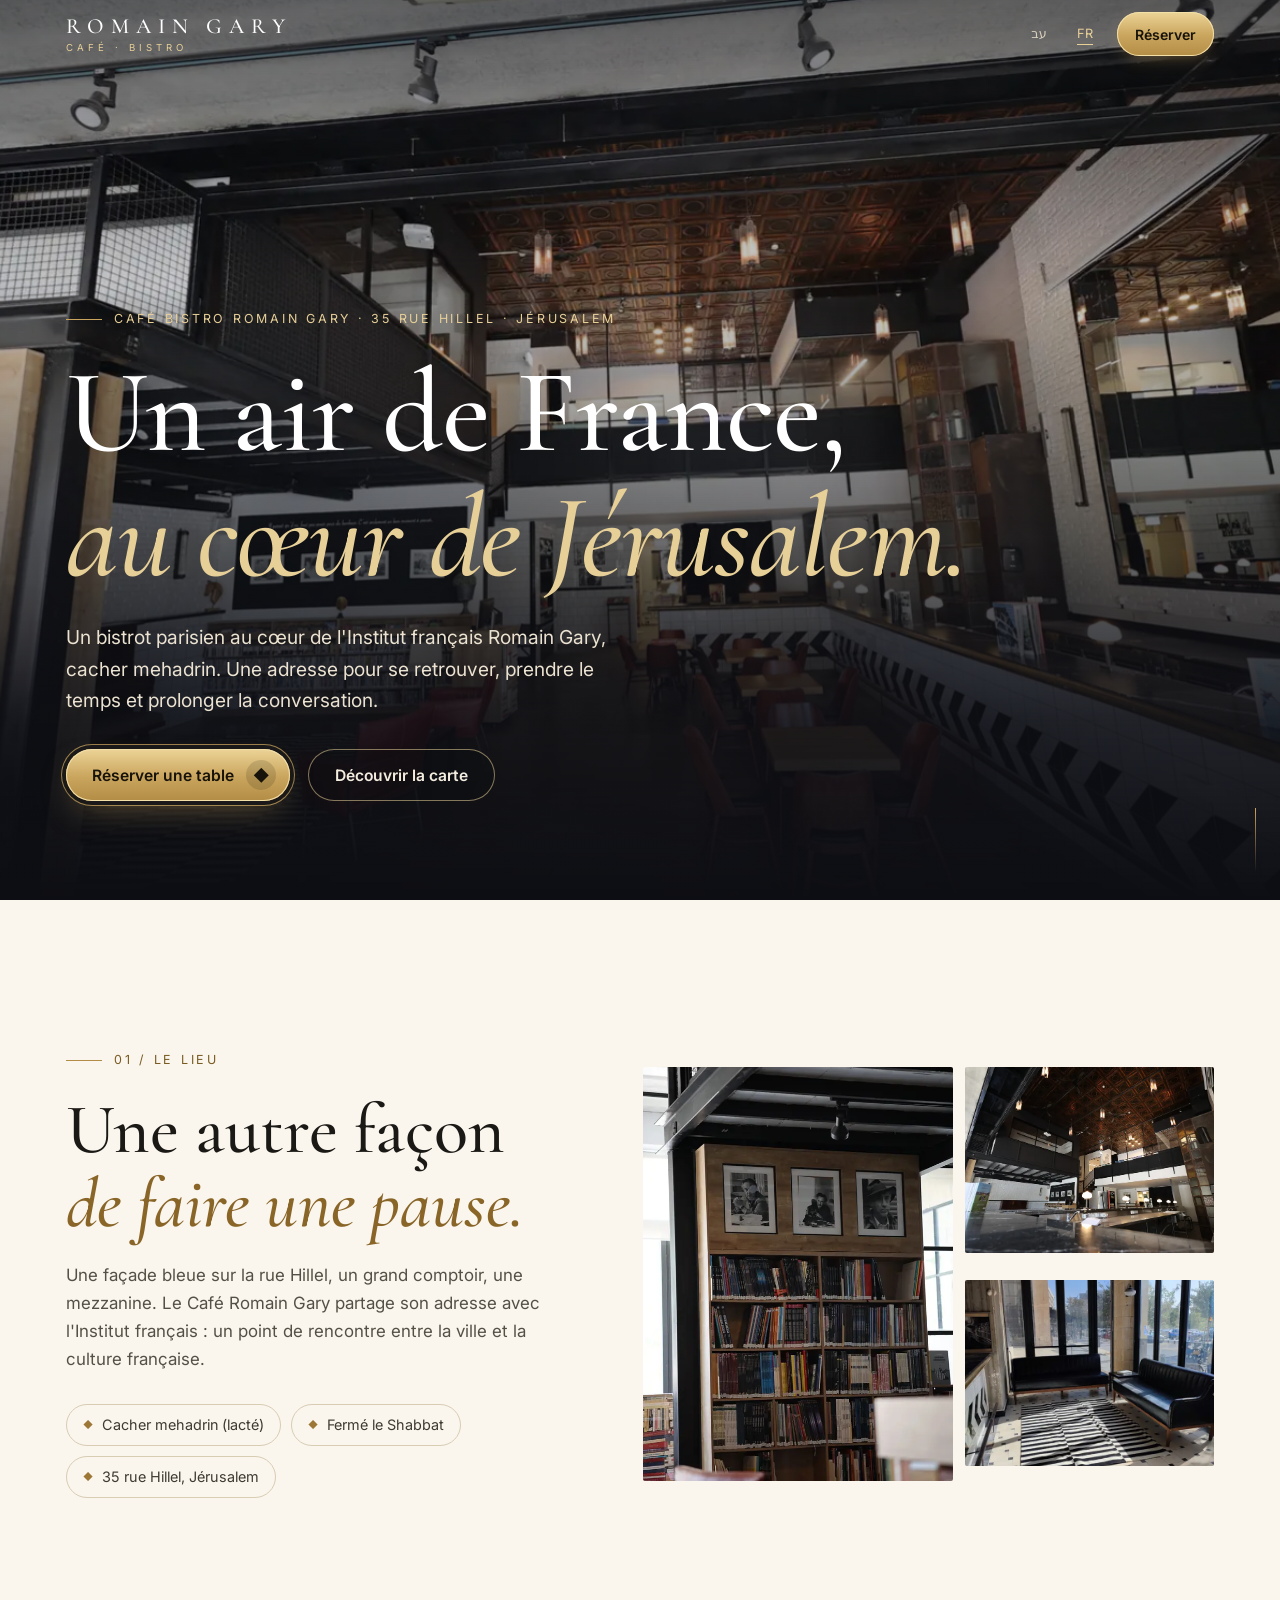
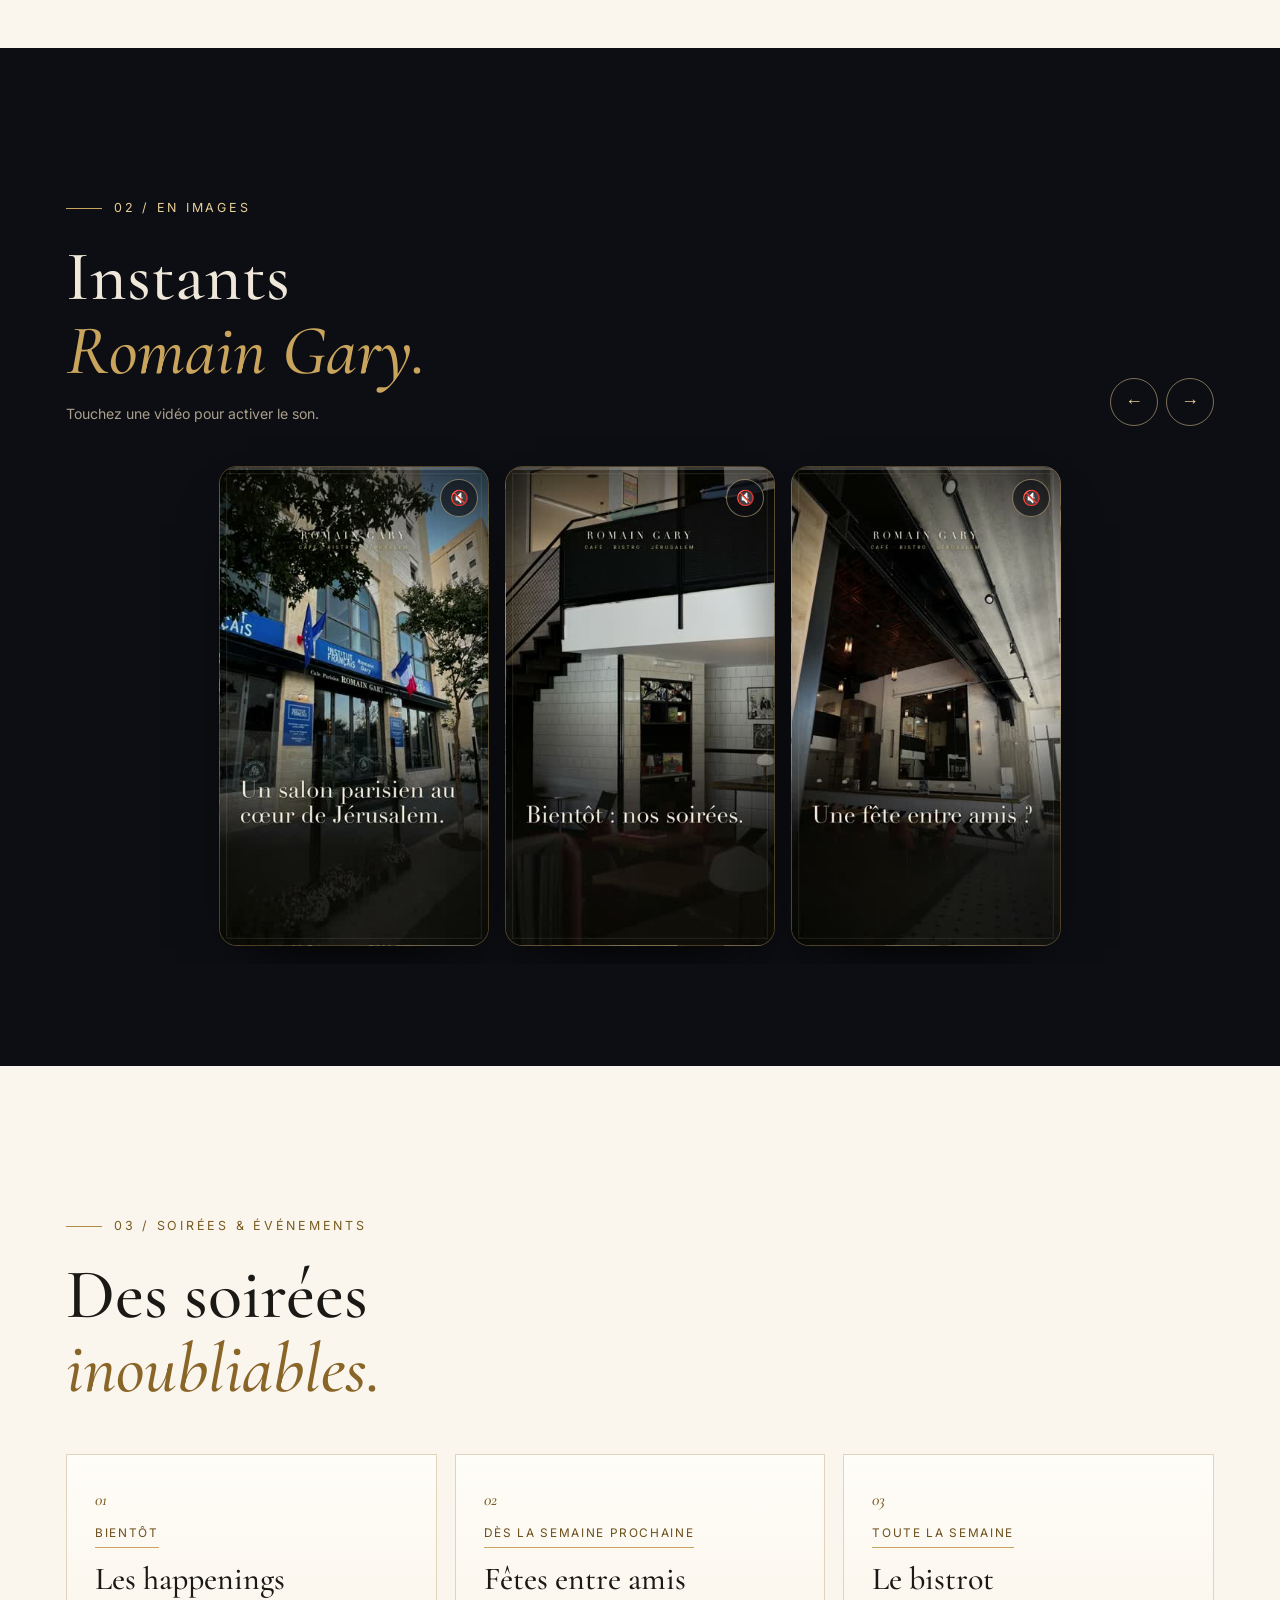
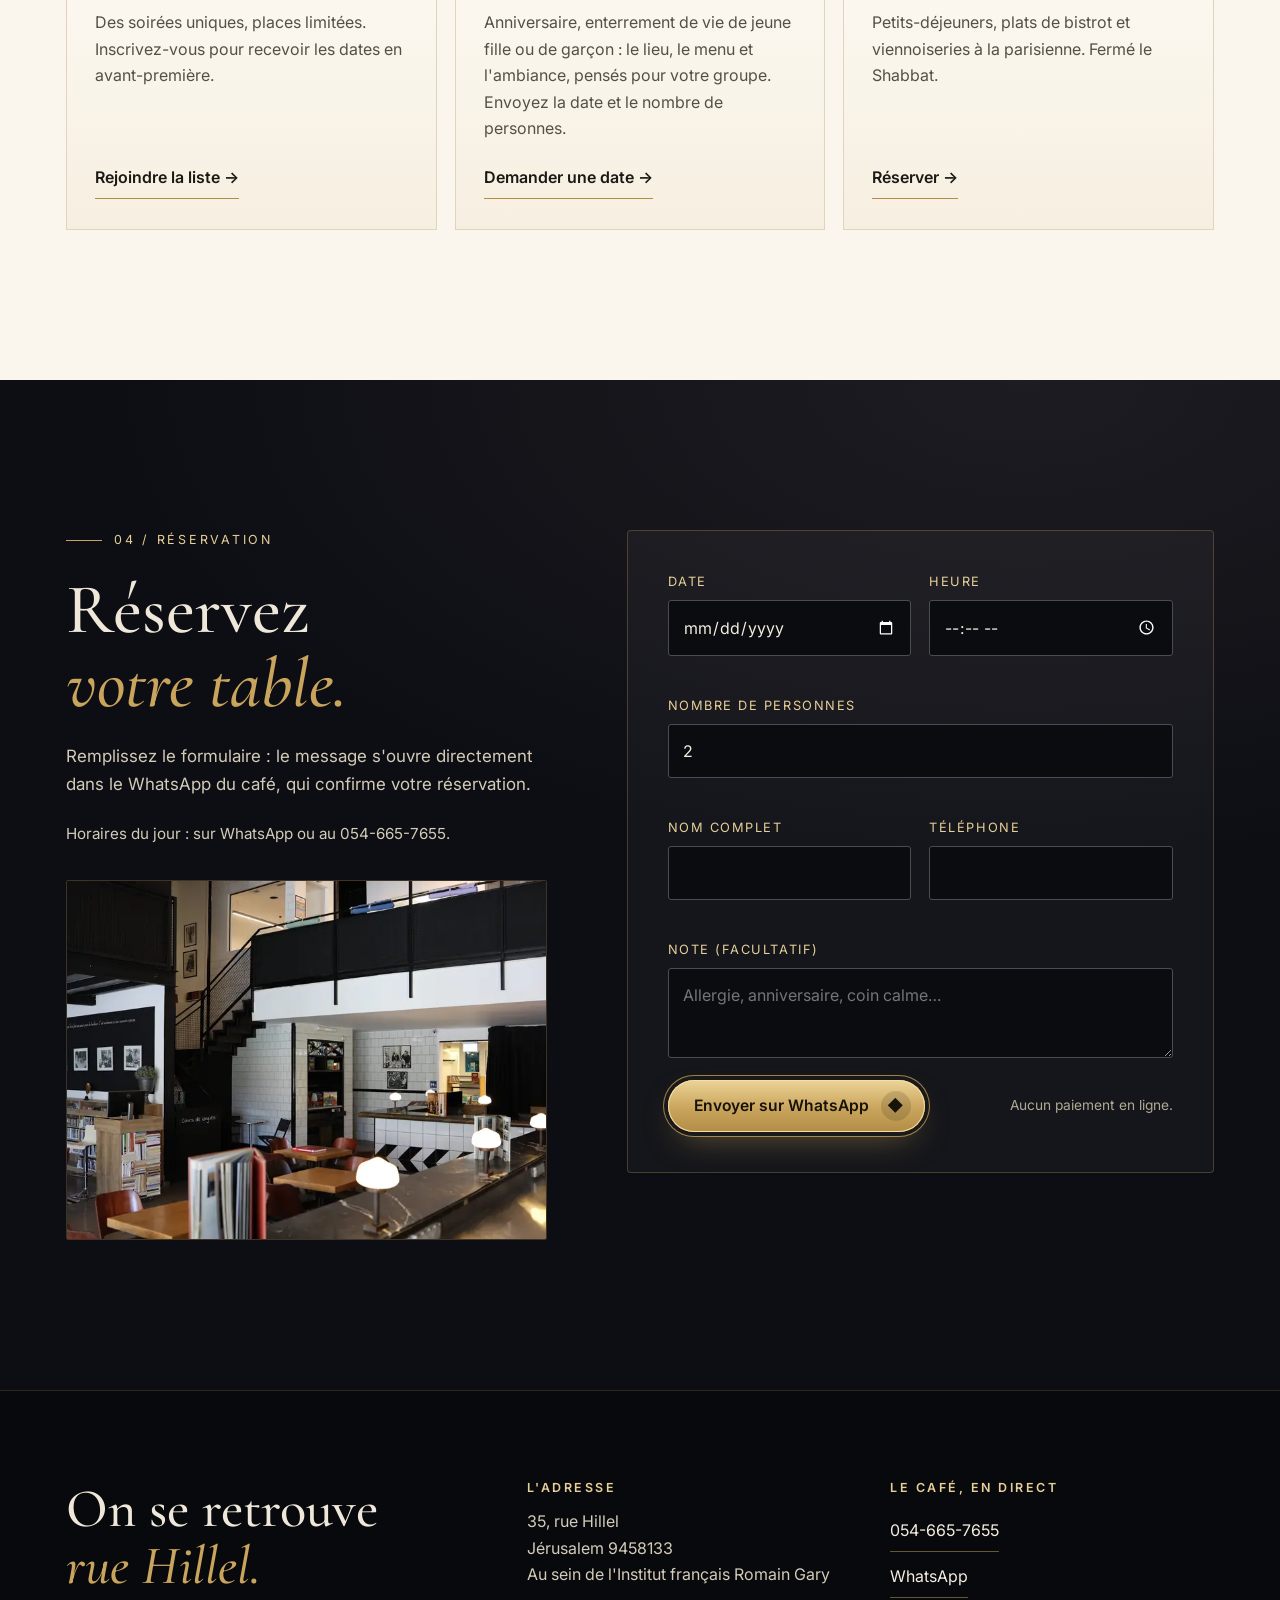
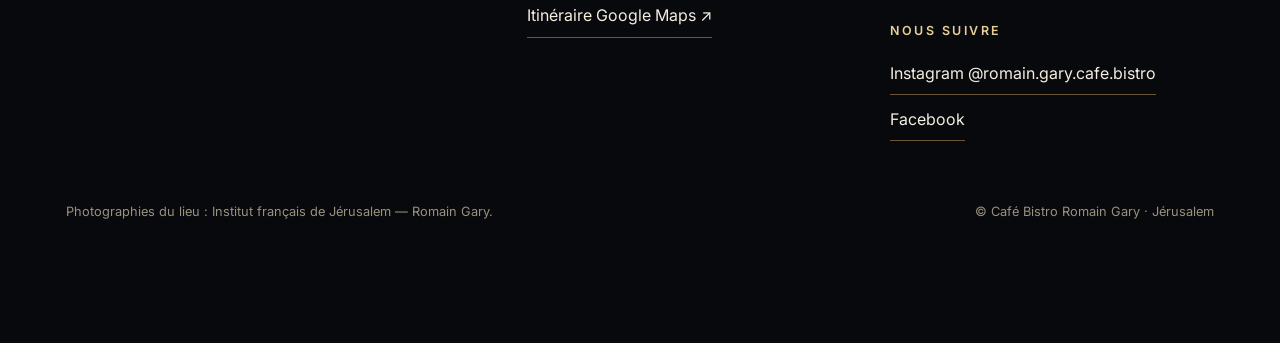
==== fr/index.html @ 7d8789a4 "fix: typographie française du message WhatsApp" ====
<!doctype html>
<html lang="fr" dir="ltr">
<head>
<meta charset="utf-8"><meta name="viewport" content="width=device-width,initial-scale=1,viewport-fit=cover">
<title>Café Bistro Romain Gary · Bistrot parisien au cœur de Jérusalem · 35 rue Hillel</title>
<meta name="description" content="Bistrot parisien au cœur de l&#x27;Institut français Romain Gary, cacher mehadrin (lacté). 35 rue Hillel, Jérusalem. Fermé le Shabbat. Réservation sur WhatsApp.">
<meta name="theme-color" content="#0d0e13">
<link rel="canonical" href="https://codenolimits.github.io/romain-gary-cafe/fr/">
<link rel="alternate" hreflang="he" href="https://codenolimits.github.io/romain-gary-cafe/"><link rel="alternate" hreflang="fr" href="https://codenolimits.github.io/romain-gary-cafe/fr/"><link rel="alternate" hreflang="x-default" href="https://codenolimits.github.io/romain-gary-cafe/">
<meta property="og:title" content="Café Bistro Romain Gary · Bistrot parisien au cœur de Jérusalem · 35 rue Hillel"><meta property="og:description" content="Bistrot parisien au cœur de l&#x27;Institut français Romain Gary, cacher mehadrin (lacté). 35 rue Hillel, Jérusalem. Fermé le Shabbat. Réservation sur WhatsApp."><meta property="og:image" content="https://codenolimits.github.io/romain-gary-cafe/assets/og.jpg"><meta property="og:type" content="website">
<link rel="icon" href="../assets/mark.svg" type="image/svg+xml">
<link rel="preconnect" href="https://fonts.googleapis.com"><link rel="preconnect" href="https://fonts.gstatic.com" crossorigin>
<link rel="preload" as="image" href="../assets/facade-600.webp" media="(max-width:700px)"><link rel="preload" as="image" href="../assets/hero-1280.webp" media="(min-width:701px)">
<link rel="stylesheet" href="https://fonts.googleapis.com/css2?family=Cormorant+Garamond:ital,wght@0,500;1,500&family=Inter:wght@400;600&family=Frank+Ruhl+Libre:wght@500&family=Heebo:wght@400;600&display=swap">
<link rel="stylesheet" href="../style.css">
<script type="application/ld+json">{"@context": "https://schema.org", "@type": "CafeOrCoffeeShop", "name": "Café Bistro Romain Gary", "url": "https://codenolimits.github.io/romain-gary-cafe/fr/", "telephone": "+972546657655", "servesCuisine": "French", "address": {"@type": "PostalAddress", "streetAddress": "35 Hillel Street", "addressLocality": "Jerusalem", "postalCode": "9458133", "addressCountry": "IL"}, "image": "https://codenolimits.github.io/romain-gary-cafe/assets/hero-1280.webp", "sameAs": ["https://www.instagram.com/romain.gary.cafe.bistro/", "https://www.facebook.com/1318589584681874"]}</script>
</head>
<body>
<a class="skip" href="#main">Aller au contenu</a>
<header class="top"><div class="wrap">
<a class="brand" href="../" aria-label="Café Bistro Romain Gary"><b>ROMAIN GARY</b><small>CAFÉ · BISTRO</small></a>
<nav class="nav" aria-label="Langues · שפות"><div class="langs"><a href="../" hreflang="he" lang="he">עב</a><a href="../fr/" hreflang="fr" lang="fr" aria-current="page">FR</a></div><a class="btn btn-gold btn-sm" href="#reserver">Réserver</a></nav>
</div></header>
<main id="main">
<section class="hero" style="padding:0" aria-labelledby="h1">
<picture><source media="(max-width:700px)" srcset="../assets/facade-600.webp 600w, ../assets/facade-900.webp 900w" sizes="100vw"><img src="../assets/hero-1280.webp" srcset="../assets/hero-1280.webp 1280w, ../assets/hero-1920.webp 1920w" sizes="100vw" alt="" fetchpriority="high"></picture>
<div class="wrap">
<p class="eyebrow">Café Bistro Romain Gary · 35 rue Hillel · Jérusalem</p>
<h1 id="h1">Un air de France,<br><em>au cœur de Jérusalem.</em></h1>
<p class="lead">Un bistrot parisien au cœur de l&#x27;Institut français Romain Gary, cacher mehadrin. Une adresse pour se retrouver, prendre le temps et prolonger la conversation.</p>
<div class="ctas"><a class="btn btn-gold" href="#reserver">Réserver une table<span class="dot" aria-hidden="true">◆</span></a><a class="btn btn-line" href="https://drive.google.com/file/d/1gqeIjatNYt2epJypVnyMsWco6qzE0DKU/view?usp=drivesdk" target="_blank" rel="noopener">Découvrir la carte</a></div>
</div><span class="cue" aria-hidden="true"></span>
</section>

<section class="light" id="lieu"><div class="wrap lieu">
<div class="rv"><p class="eyebrow">01 / Le lieu</p><h2>Une autre façon<br><em>de faire une pause.</em></h2><p class="sub">Une façade bleue sur la rue Hillel, un grand comptoir, une mezzanine. Le Café Romain Gary partage son adresse avec l&#x27;Institut français : un point de rencontre entre la ville et la culture française.</p><ul class="chips"><li>Cacher mehadrin (lacté)</li><li>Fermé le Shabbat</li><li>35 rue Hillel, Jérusalem</li></ul></div>
<div class="mosaic rv d1">
<figure class="a"><img src="../assets/livres-600.webp" srcset="../assets/livres-600.webp 600w, ../assets/livres-900.webp 900w" sizes="(min-width:900px) 360px, 55vw" alt="La mezzanine et la bibliothèque du Café Romain Gary" loading="lazy" width="600" height="900"></figure>
<figure class="b"><img src="../assets/bar-800.webp" srcset="../assets/bar-800.webp 800w, ../assets/bar-1400.webp 1400w" sizes="(min-width:900px) 300px, 45vw" alt="Le comptoir et la mezzanine du Café Romain Gary" loading="lazy" width="800" height="533"></figure>
<figure class="c"><img src="../assets/salon-600.webp" srcset="../assets/salon-600.webp 600w" sizes="(min-width:900px) 300px, 45vw" alt="Le coin salon près des baies vitrées" loading="lazy" width="600" height="800"></figure>
</div></div></section>

<section id="reels" aria-labelledby="h-reels" style="padding-bottom:clamp(60px,8vw,110px)">
<div class="wrap reels-head rv"><div><p class="eyebrow">02 / En images</p><h2 id="h-reels">Instants<br><em>Romain Gary.</em></h2><p class="hint">Touchez une vidéo pour activer le son.</p></div>
<div class="rail-nav"><button type="button" data-dir="-1" aria-label="Précédent">←</button><button type="button" data-dir="1" aria-label="Suivant">→</button></div></div>
<div class="rail"><button class="reel" type="button" aria-pressed="false" aria-label="Vidéo 1" style="background-image:url(../assets/reel_LIEU_FR.jpg)"><video muted loop playsinline preload="none" poster="../assets/reel_LIEU_FR.jpg" src="https://romain-gary-happenings.vercel.app/happenings/videos/RomainGary_LIEU_FR_story_v6.mp4"></video><span class="snd" aria-hidden="true">🔇</span></button><button class="reel" type="button" aria-pressed="false" aria-label="Vidéo 2" style="background-image:url(../assets/reel_SOIREES_FR.jpg)"><video muted loop playsinline preload="none" poster="../assets/reel_SOIREES_FR.jpg" src="https://romain-gary-happenings.vercel.app/happenings/videos/RomainGary_SOIREES_FR_story_v6.mp4"></video><span class="snd" aria-hidden="true">🔇</span></button><button class="reel" type="button" aria-pressed="false" aria-label="Vidéo 3" style="background-image:url(../assets/reel_GROUPES_FR.jpg)"><video muted loop playsinline preload="none" poster="../assets/reel_GROUPES_FR.jpg" src="https://romain-gary-happenings.vercel.app/happenings/videos/RomainGary_GROUPES_FR_story_v6.mp4"></video><span class="snd" aria-hidden="true">🔇</span></button></div>
</section>

<section class="light" id="soirees"><div class="wrap">
<div class="rv"><p class="eyebrow">03 / Soirées & événements</p><h2>Des soirées<br><em>inoubliables.</em></h2></div>
<div class="cards"><article class="card rv d0"><span class="n">01</span><span class="badge">Bientôt</span><h3>Les happenings</h3><p>Des soirées uniques, places limitées. Inscrivez-vous pour recevoir les dates en avant-première.</p><a href="https://wa.me/972546657655?text=Bonjour%20%21%20Je%20souhaite%20rejoindre%20la%20liste%20des%20happenings%20de%20Romain%20Gary" target="_blank" rel="noopener">Rejoindre la liste →</a></article><article class="card rv d1"><span class="n">02</span><span class="badge">Dès la semaine prochaine</span><h3>Fêtes entre amis</h3><p>Anniversaire, enterrement de vie de jeune fille ou de garçon : le lieu, le menu et l&#x27;ambiance, pensés pour votre groupe. Envoyez la date et le nombre de personnes.</p><a href="https://wa.me/972546657655?text=Bonjour%20%21%20Nous%20organisons%20une%20f%C3%AAte%20de%20groupe.%20Date%20%3A%20___%20Nombre%20de%20personnes%20%3A%20___" target="_blank" rel="noopener">Demander une date →</a></article><article class="card rv d2"><span class="n">03</span><span class="badge">Toute la semaine</span><h3>Le bistrot</h3><p>Petits-déjeuners, plats de bistrot et viennoiseries à la parisienne. Fermé le Shabbat.</p><a href="https://wa.me/972546657655?text=Bonjour%20%21%20Je%20souhaite%20r%C3%A9server%20une%20table%20au%20Caf%C3%A9%20Romain%20Gary" target="_blank" rel="noopener">Réserver →</a></article></div>
</div></section>

<section class="book" id="reserver" aria-labelledby="h-book"><div class="wrap book-grid">
<div class="rv"><p class="eyebrow">04 / Réservation</p><h2 id="h-book">Réservez<br><em>votre table.</em></h2><p class="sub">Remplissez le formulaire : le message s&#x27;ouvre directement dans le WhatsApp du café, qui confirme votre réservation.</p><p class="sub" style="font-size:.95rem">Horaires du jour : sur WhatsApp ou au <bdi>054-665-7655</bdi>.</p>
<figure class="side-img"><img src="../assets/salle-800.webp" srcset="../assets/salle-800.webp 800w, ../assets/salle-1400.webp 1400w" sizes="(min-width:960px) 480px, 100vw" alt="" loading="lazy" width="800" height="533"></figure></div>
<form id="resa" class="rv d1" novalidate>
<div class="f h"><label for="date">Date</label><input id="date" name="date" type="date" required aria-describedby="e-date"><span class="err" id="e-date" aria-live="polite"></span></div>
<div class="f h"><label for="time">Heure</label><input id="time" name="time" type="time" step="900" required aria-describedby="e-time"><span class="err" id="e-time" aria-live="polite"></span></div>
<div class="f"><label for="people">Nombre de personnes</label><input id="people" name="people" type="number" inputmode="numeric" min="1" max="60" value="2" required aria-describedby="e-people"><span class="err" id="e-people" aria-live="polite"></span></div>
<div class="f h"><label for="name">Nom complet</label><input id="name" name="name" autocomplete="name" required aria-describedby="e-name"><span class="err" id="e-name" aria-live="polite"></span></div>
<div class="f h"><label for="phone">Téléphone</label><input id="phone" name="phone" type="tel" autocomplete="tel" inputmode="tel" dir="ltr" required aria-describedby="e-phone"><span class="err" id="e-phone" aria-live="polite"></span></div>
<div class="f"><label for="note">Note (facultatif)</label><textarea id="note" name="note" maxlength="300" placeholder="Allergie, anniversaire, coin calme…"></textarea></div>
<div class="form-foot"><button class="btn btn-gold" type="submit">Envoyer sur WhatsApp<span class="dot" aria-hidden="true">◆</span></button><span class="small">Aucun paiement en ligne.</span></div>
<div class="ok" id="ok" tabindex="-1" role="status"><h3>Votre message est prêt.</h3><p class="small">WhatsApp s'ouvre avec ce message. S'il ne s'ouvre pas :</p><pre id="ok-msg"></pre><a class="btn btn-line btn-sm" id="ok-link" href="https://wa.me/972546657655" target="_blank" rel="noopener">Ouvrir WhatsApp</a></div>
</form>
</div></section>
</main>

<footer><div class="wrap">
<div class="foot">
<div><h2>On se retrouve<br><em>rue Hillel.</em></h2></div>
<div><h3>L'adresse</h3><p>35, rue Hillel<br>Jérusalem 9458133<br>Au sein de l'Institut français Romain Gary</p><a href="https://www.google.com/maps/search/?api=1&query=35%20Hillel%20Street%20Jerusalem" target="_blank" rel="noopener">Itinéraire Google Maps ↗</a></div>
<div><h3>Le café, en direct</h3><div class="links"><a href="tel:+972546657655" class="ltr">054-665-7655</a><a href="https://wa.me/972546657655" target="_blank" rel="noopener">WhatsApp</a></div>
<h3 style="margin-top:26px">Nous suivre</h3><div class="links"><a href="https://www.instagram.com/romain.gary.cafe.bistro/" target="_blank" rel="noopener" class="ltr">Instagram @romain.gary.cafe.bistro</a><a href="https://www.facebook.com/1318589584681874" target="_blank" rel="noopener">Facebook</a></div></div>
</div>
<div class="credit"><span>Photographies du lieu : Institut français de Jérusalem — Romain Gary.</span><span>© Café Bistro Romain Gary · Jérusalem</span></div>
</div></footer>
<div class="dock"><a class="btn btn-gold" href="#reserver">Réserver une table</a><a class="btn wa" href="https://wa.me/972546657655" target="_blank" rel="noopener" aria-label="WhatsApp">✆</a></div>
<script>window.T={"msgIntro": "Bonjour ! Je souhaite réserver une table au Café Romain Gary.", "sep": " : ", "l_date": "Date", "l_time": "Heure", "l_people": "Nombre de personnes", "l_name": "Nom complet", "l_phone": "Téléphone", "l_note": "Note", "e_date": "Choisissez une date.", "e_past": "Cette date est passée.", "e_shabbat": "Le café est fermé le Shabbat.", "e_time": "Choisissez une heure.", "e_people": "Indiquez le nombre de personnes.", "e_name": "Indiquez votre nom.", "e_phone": "Numéro de téléphone invalide."};</script>
<script src="../app.js" defer></script>
</body></html>
---- style.css ----
/* Feuille de style — Café Bistro Romain Gary v2 */
:root{--ink:#0d0e13;--cream:#f4ede0;--paper:#faf6ee;--gold:#c9a45c;--gold2:#e7cf98;--muted:#8d8473;--txt:#1b1915;
--serif:"Cormorant Garamond",Georgia,serif;--sans:Inter,system-ui,-apple-system,sans-serif;--ease:cubic-bezier(.2,.7,.1,1)}
html[lang="he"]{--serif:"Frank Ruhl Libre",Georgia,serif;--sans:Heebo,system-ui,sans-serif}
*{box-sizing:border-box}html{scroll-behavior:smooth;-webkit-text-size-adjust:100%}
body{margin:0;background:var(--ink);color:#efe8da;font:16px/1.65 var(--sans);overflow-x:hidden}
img,video{display:block;max-width:100%}
a{color:inherit}
:focus-visible{outline:2px solid var(--gold2);outline-offset:3px}
.skip{position:absolute;inset-inline-start:-999px;top:8px;background:var(--gold);color:#111;padding:8px 14px;z-index:99}.skip:focus{inset-inline-start:8px}
h1,h2,h3{font-family:var(--serif);font-weight:500;line-height:1.05;margin:0}
.wrap{max-width:1180px;margin:0 auto;padding:0 16px}
.eyebrow{display:flex;align-items:center;gap:12px;color:var(--gold2);font-size:.78rem;letter-spacing:.22em;text-transform:uppercase;margin:0 0 22px}
html[lang="he"] .eyebrow{letter-spacing:.06em;font-size:.9rem}
.eyebrow::before{content:"";width:36px;height:1px;background:var(--gold)}
.top{position:fixed;inset:0 0 auto;z-index:30;transition:background .5s var(--ease)}
.top.solid{background:rgba(13,14,19,.84);backdrop-filter:blur(14px);-webkit-backdrop-filter:blur(14px);border-bottom:1px solid rgba(201,164,92,.18)}
.top .wrap{display:flex;align-items:center;justify-content:space-between;height:68px}
.brand{text-decoration:none;display:flex;flex-direction:column;line-height:1}
.brand b{font:500 1.35rem/1 "Cormorant Garamond",Georgia,serif;letter-spacing:.32em;color:#fff}
.brand small{font-size:.6rem;letter-spacing:.42em;color:var(--gold2);margin-top:5px}
.nav{display:flex;align-items:center;gap:10px}
.langs{display:flex;gap:2px}
.langs a{font-size:.8rem;text-decoration:none;padding:8px 10px;color:#d8cfbd;min-height:44px;min-width:44px;display:grid;place-items:center}
.langs a[aria-current]{color:var(--gold2);text-decoration:underline;text-underline-offset:6px}
.btn{position:relative;display:inline-flex;align-items:center;gap:12px;min-height:52px;padding:0 26px;border-radius:999px;text-decoration:none;font:600 .98rem var(--sans);cursor:pointer;border:0;transition:transform .35s var(--ease),box-shadow .35s var(--ease)}
.btn-gold{color:#17130a;background:linear-gradient(180deg,#ecd497,#c9a45c 55%,#b38d45);box-shadow:0 0 0 1px #f3dfa8 inset,0 0 0 4px rgba(13,14,19,.9),0 0 0 5px rgba(201,164,92,.75),0 14px 34px -12px rgba(201,164,92,.55)}
.btn-gold:hover{transform:translateY(-2px);box-shadow:0 0 0 1px #f3dfa8 inset,0 0 0 4px rgba(13,14,19,.9),0 0 0 5px #e7cf98,0 20px 44px -12px rgba(201,164,92,.7)}
.btn-gold .dot{width:30px;height:30px;border-radius:50%;background:rgba(23,19,10,.14);display:grid;place-items:center;margin-inline-end:-12px}
.btn-line{color:#f3ecdf;border:1px solid rgba(231,207,152,.55);background:rgba(13,14,19,.3)}
.btn-line:hover{border-color:var(--gold2);transform:translateY(-2px)}
.btn-sm{min-height:44px;padding:0 18px;font-size:.88rem}
.btn-sm.btn-gold{box-shadow:0 0 0 1px #f3dfa8 inset,0 6px 18px -8px rgba(201,164,92,.6)}
.hero{position:relative;min-height:100svh;display:flex;align-items:flex-end;overflow:hidden;isolation:isolate}
.hero picture,.hero picture img{position:absolute;inset:0;width:100%;height:100%;object-fit:cover;z-index:-2}
.hero picture img{animation:kb 26s var(--ease) both;transform-origin:50% 60%}
@keyframes kb{from{transform:scale(1.14)}to{transform:scale(1.02)}}
.hero::after{content:"";position:absolute;inset:0;z-index:-1;background:linear-gradient(180deg,rgba(13,14,19,.6) 0%,rgba(13,14,19,.2) 32%,rgba(13,14,19,.9) 80%,var(--ink) 100%)}
.hero .wrap{width:100%;padding-bottom:clamp(64px,11vh,120px)}
.hero h1{font-size:clamp(3rem,10vw,7.4rem);letter-spacing:-.01em;color:#fff}
.hero h1 em{font-style:italic;color:var(--gold2)}
html[lang="he"] .hero h1 em{font-style:normal}
.hero .lead{max-width:560px;font-size:clamp(1.02rem,2.2vw,1.2rem);color:#ebe2d1;margin:22px 0 32px}
.hero .ctas{display:flex;flex-wrap:wrap;gap:16px 18px;align-items:center}
.cue{position:absolute;inset-inline-end:24px;bottom:28px;width:1px;height:64px;background:linear-gradient(var(--gold),transparent);animation:cue 2.4s infinite}
@keyframes cue{0%{transform:scaleY(0);transform-origin:top}50%{transform:scaleY(1);transform-origin:top}51%{transform-origin:bottom}100%{transform:scaleY(0);transform-origin:bottom}}
.js .rv{opacity:0;transform:translateY(28px);transition:opacity 1.1s var(--ease),transform 1.1s var(--ease)}
.js .rv.in{opacity:1;transform:none}
.rv.d1{transition-delay:.12s}.rv.d2{transition-delay:.24s}
section{padding:clamp(80px,12vw,150px) 0;position:relative}
.light{background:var(--paper);color:var(--txt)}
.light .eyebrow{color:#7a5c22}.light .eyebrow::before{background:#b38d45}
h2{font-size:clamp(2.4rem,6vw,4.4rem)}
h2 em{font-style:italic;color:var(--gold)}html[lang="he"] h2 em{font-style:normal}
.light h2 em{color:#8a6528}
.sub{max-width:560px;font-size:1.06rem;margin:22px 0 0;color:#d4cbb9}
.light .sub{color:#555046}
.lieu{display:grid;gap:44px;align-items:center}
.mosaic{display:grid;grid-template-columns:1.25fr 1fr;gap:12px}
.mosaic figure{margin:0;overflow:hidden;border-radius:2px}
.mosaic img{width:100%;height:100%;object-fit:cover;transition:transform 1.6s var(--ease)}
.mosaic figure:hover img{transform:scale(1.05)}
.mosaic .a{grid-row:1/3;aspect-ratio:3/4}.mosaic .b,.mosaic .c{aspect-ratio:4/3}
.chips{display:flex;flex-wrap:wrap;gap:10px;margin:30px 0 0;padding:0;list-style:none}
.chips li{border:1px solid #d8ccb3;padding:8px 16px;border-radius:999px;font-size:.9rem;color:#3f3a31}
.chips li::before{content:"◆";color:#9c7735;font-size:.6rem;margin-inline-end:9px;vertical-align:2px}
@media(min-width:900px){.lieu{grid-template-columns:1fr 1.15fr;gap:80px}}
.reels-head{display:flex;justify-content:space-between;align-items:flex-end;gap:20px;flex-wrap:wrap}
.hint{font-size:.88rem;color:#a99f8c;margin:14px 0 0}
.rail{display:flex;gap:16px;overflow-x:auto;scroll-snap-type:x mandatory;padding:40px 16px 18px;margin:0 auto;max-width:1180px;scrollbar-width:none;overscroll-behavior-x:contain}
@media(min-width:900px){.rail{justify-content:safe center}}
.rail::-webkit-scrollbar{display:none}
.reel{position:relative;flex:0 0 min(64vw,270px);aspect-ratio:9/16;border-radius:18px;overflow:hidden;scroll-snap-align:center;background:#111 center/cover;border:1px solid rgba(201,164,92,.35);box-shadow:0 30px 60px -30px #000;cursor:pointer;padding:0;color:#fff;transition:transform .5s var(--ease)}
.reel:hover{transform:translateY(-6px)}
.reel video{position:absolute;inset:0;width:100%;height:100%;object-fit:cover}
.reel .snd{position:absolute;inset-inline-end:10px;top:12px;z-index:3;width:38px;height:38px;border-radius:50%;background:rgba(13,14,19,.65);display:grid;place-items:center;border:1px solid rgba(231,207,152,.5);font-size:15px}
.reel::before{content:"";position:absolute;inset:0 0 auto;height:3px;z-index:2;background:linear-gradient(90deg,var(--gold2) var(--p,0%),rgba(255,255,255,.2) var(--p,0%))}
.rail-nav{display:flex;gap:8px}
.rail-nav button{width:48px;height:48px;border-radius:50%;border:1px solid rgba(231,207,152,.5);background:transparent;color:var(--gold2);font-size:18px;cursor:pointer}
.rail-nav button:hover{background:rgba(201,164,92,.12)}
.cards{display:grid;gap:18px;margin-top:48px}
@media(min-width:860px){.cards{grid-template-columns:repeat(3,1fr)}}
.card{position:relative;padding:34px 28px 30px;border:1px solid #e0d4bc;background:linear-gradient(180deg,#fffdf8,#f6efe1);display:flex;flex-direction:column;gap:14px;min-height:290px;transition:transform .5s var(--ease),box-shadow .5s var(--ease)}
.card:hover{transform:translateY(-4px);box-shadow:0 26px 50px -30px rgba(60,40,10,.45)}
.card .n{font:italic 500 1.05rem var(--serif);color:#7a5c22}
.card .badge{align-self:flex-start;font-size:.74rem;letter-spacing:.14em;text-transform:uppercase;color:#6b4f1b;border-bottom:1px solid #c9a45c;padding-bottom:3px}
html[lang="he"] .card .badge{letter-spacing:0;font-size:.88rem}
.card h3{font-size:2rem;color:#1b1915}
.card p{margin:0;color:#555046;flex:1}
.card a{align-self:flex-start;text-decoration:none;font-weight:600;color:#1b1915;border-bottom:1px solid #b38d45;padding:6px 0;min-height:44px;display:inline-flex;align-items:center}
.card a:hover{color:#7a5c22}
.book{background:radial-gradient(120% 80% at 80% 0%,#1d1c22 0%,var(--ink) 60%)}
.book-grid{display:grid;gap:48px}
@media(min-width:960px){.book-grid{grid-template-columns:.9fr 1.1fr;gap:80px;align-items:start}}
.side-img{margin:34px 0 0;aspect-ratio:4/3;overflow:hidden;border-radius:2px;border:1px solid rgba(201,164,92,.25)}
.side-img img{width:100%;height:100%;object-fit:cover}
form{background:rgba(255,255,255,.035);border:1px solid rgba(201,164,92,.28);padding:clamp(22px,4vw,40px);border-radius:4px;display:grid;gap:16px 18px;grid-template-columns:1fr 1fr}
.f{display:flex;flex-direction:column;gap:7px;grid-column:span 2}
.f.h{grid-column:span 1}
label{font-size:.8rem;letter-spacing:.12em;text-transform:uppercase;color:var(--gold2)}
html[lang="he"] label{letter-spacing:0;font-size:.95rem}
input,select,textarea{font:inherit;font-size:16px;color:#f4ede0;background:#0b0c10;border:1px solid #4a4b55;border-radius:3px;padding:13px 14px;min-height:50px;width:100%;color-scheme:dark}
textarea{min-height:90px;resize:vertical}
input:focus,select:focus,textarea:focus{border-color:var(--gold);outline:none;box-shadow:0 0 0 3px rgba(201,164,92,.25)}
[aria-invalid="true"]{border-color:#e07a6a}
.err{min-height:1.2em;font-size:.86rem;color:#f2ab9d}
.form-foot{grid-column:span 2;display:flex;flex-wrap:wrap;gap:16px;align-items:center;justify-content:space-between;margin-top:6px}
.small{font-size:.86rem;color:#b3a993}
.ok{grid-column:span 2;display:none;border:1px solid var(--gold);background:rgba(201,164,92,.1);padding:20px;border-radius:3px}
.ok.show{display:block;animation:pop .6s var(--ease)}
@keyframes pop{from{opacity:0;transform:translateY(10px)}to{opacity:1;transform:none}}
.ok h3{font-size:1.6rem;color:var(--gold2);margin-bottom:8px}
.ok pre{white-space:pre-wrap;font:inherit;font-size:.92rem;color:#e6dccb;margin:10px 0 16px;unicode-bidi:plaintext}
@media(max-width:520px){form{grid-template-columns:1fr}.f,.f.h,.form-foot,.ok{grid-column:span 1}}
footer{background:#08090c;padding:90px 0 120px;border-top:1px solid rgba(201,164,92,.2)}
.foot{display:grid;gap:40px}
@media(min-width:860px){.foot{grid-template-columns:1.3fr 1fr 1fr}}
.foot h2{font-size:clamp(2.2rem,5vw,3.4rem)}
.foot h3{font-family:var(--sans);font-size:.78rem;letter-spacing:.2em;text-transform:uppercase;color:var(--gold2);margin:0 0 14px;font-weight:600}
html[lang="he"] .foot h3{letter-spacing:0;font-size:.92rem}
.foot p{margin:0 0 6px;color:#d4cbb9}
.foot a{color:#f4ede0;text-decoration:none;border-bottom:1px solid rgba(201,164,92,.5);display:inline-flex;align-items:center;padding:6px 0;min-height:44px}
.foot a:hover{color:var(--gold2)}
.links{display:flex;flex-direction:column;align-items:flex-start;gap:2px}
.credit{margin-top:60px;font-size:.8rem;color:#9a917f;display:flex;flex-wrap:wrap;gap:8px 24px;justify-content:space-between}
.ltr{direction:ltr;unicode-bidi:isolate}
.dock{position:fixed;inset:auto 12px 12px;z-index:40;display:flex;gap:10px;transform:translateY(160%);transition:transform .5s var(--ease)}
.dock.on{transform:none}
.dock .btn{flex:1;justify-content:center}
.dock .wa{flex:0 0 52px;padding:0;justify-content:center;background:#0d0e13;border:1px solid rgba(231,207,152,.6);color:var(--gold2)}
@media(min-width:900px){.dock{display:none}}
@media(max-width:640px){.nav .btn{display:none}}
@media(prefers-reduced-motion:reduce){*,*::before,*::after{animation:none!important;transition:none!important}.js .rv{opacity:1;transform:none}}
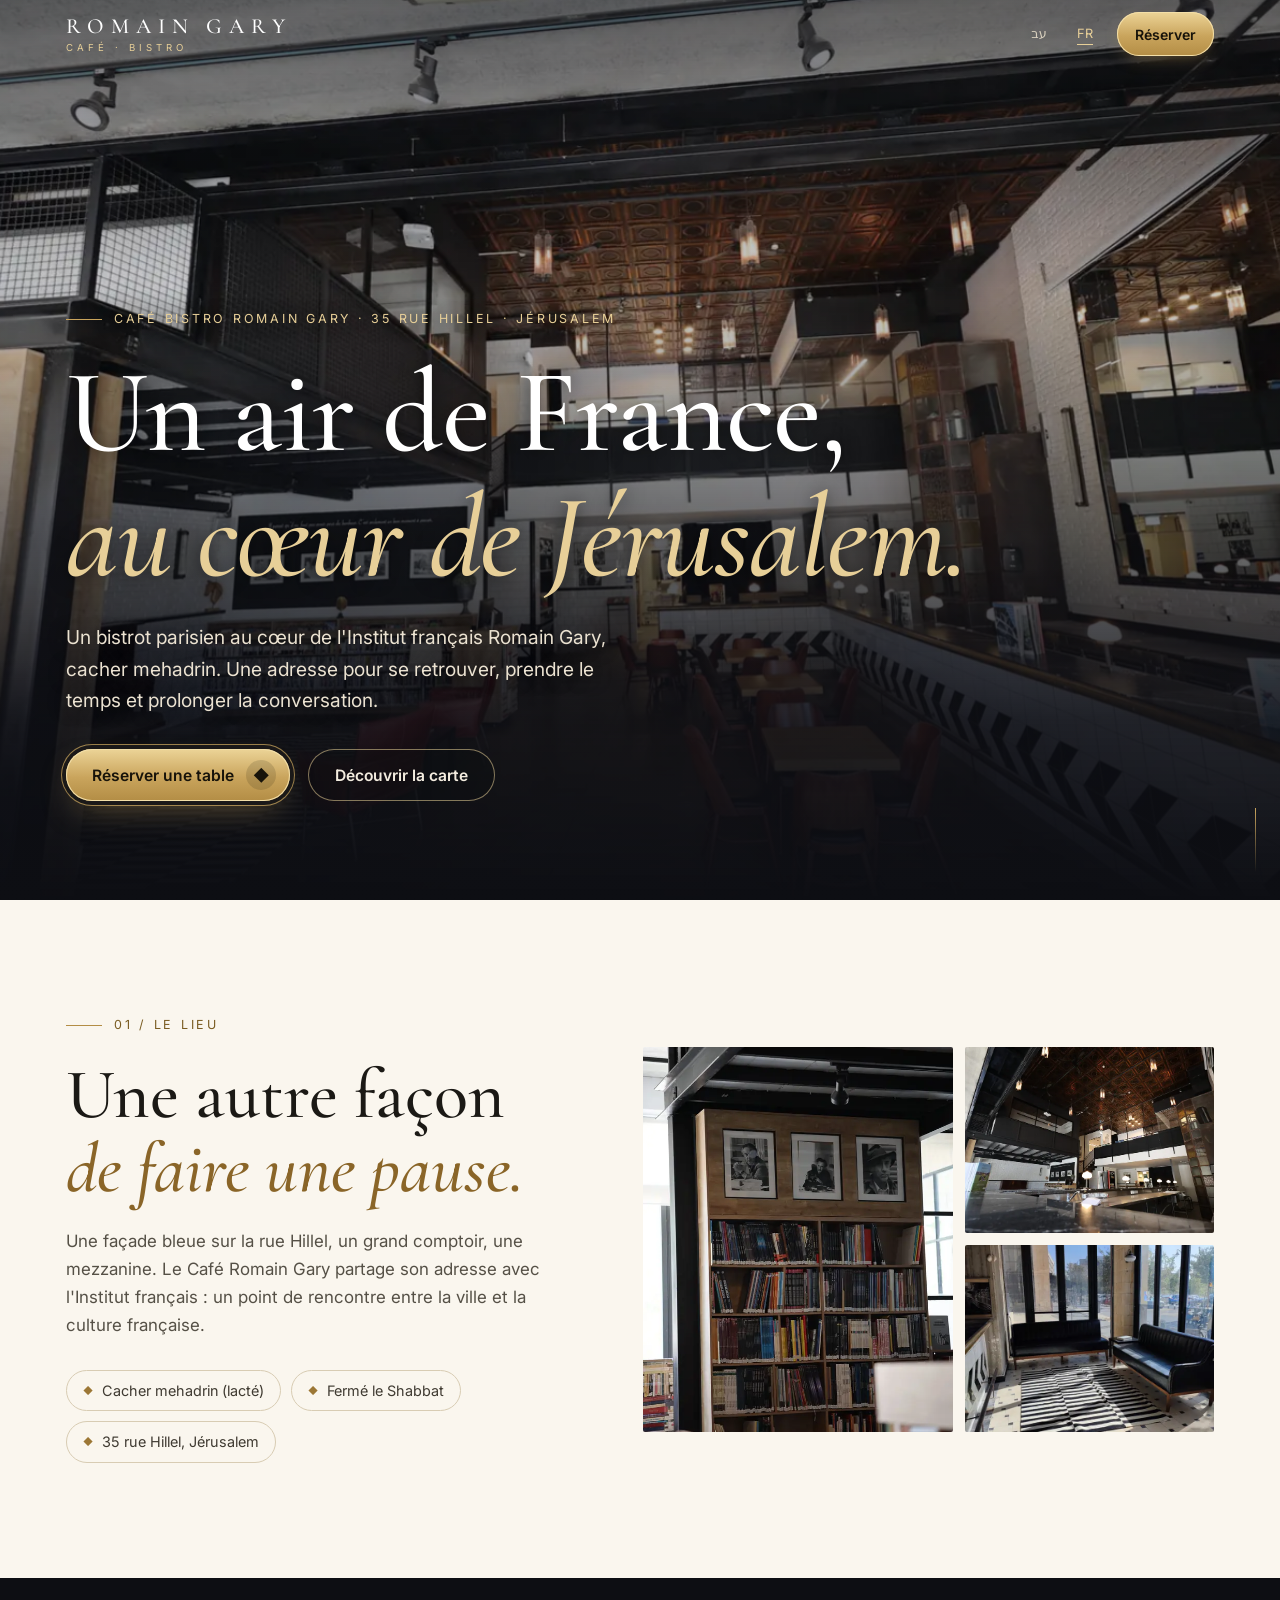
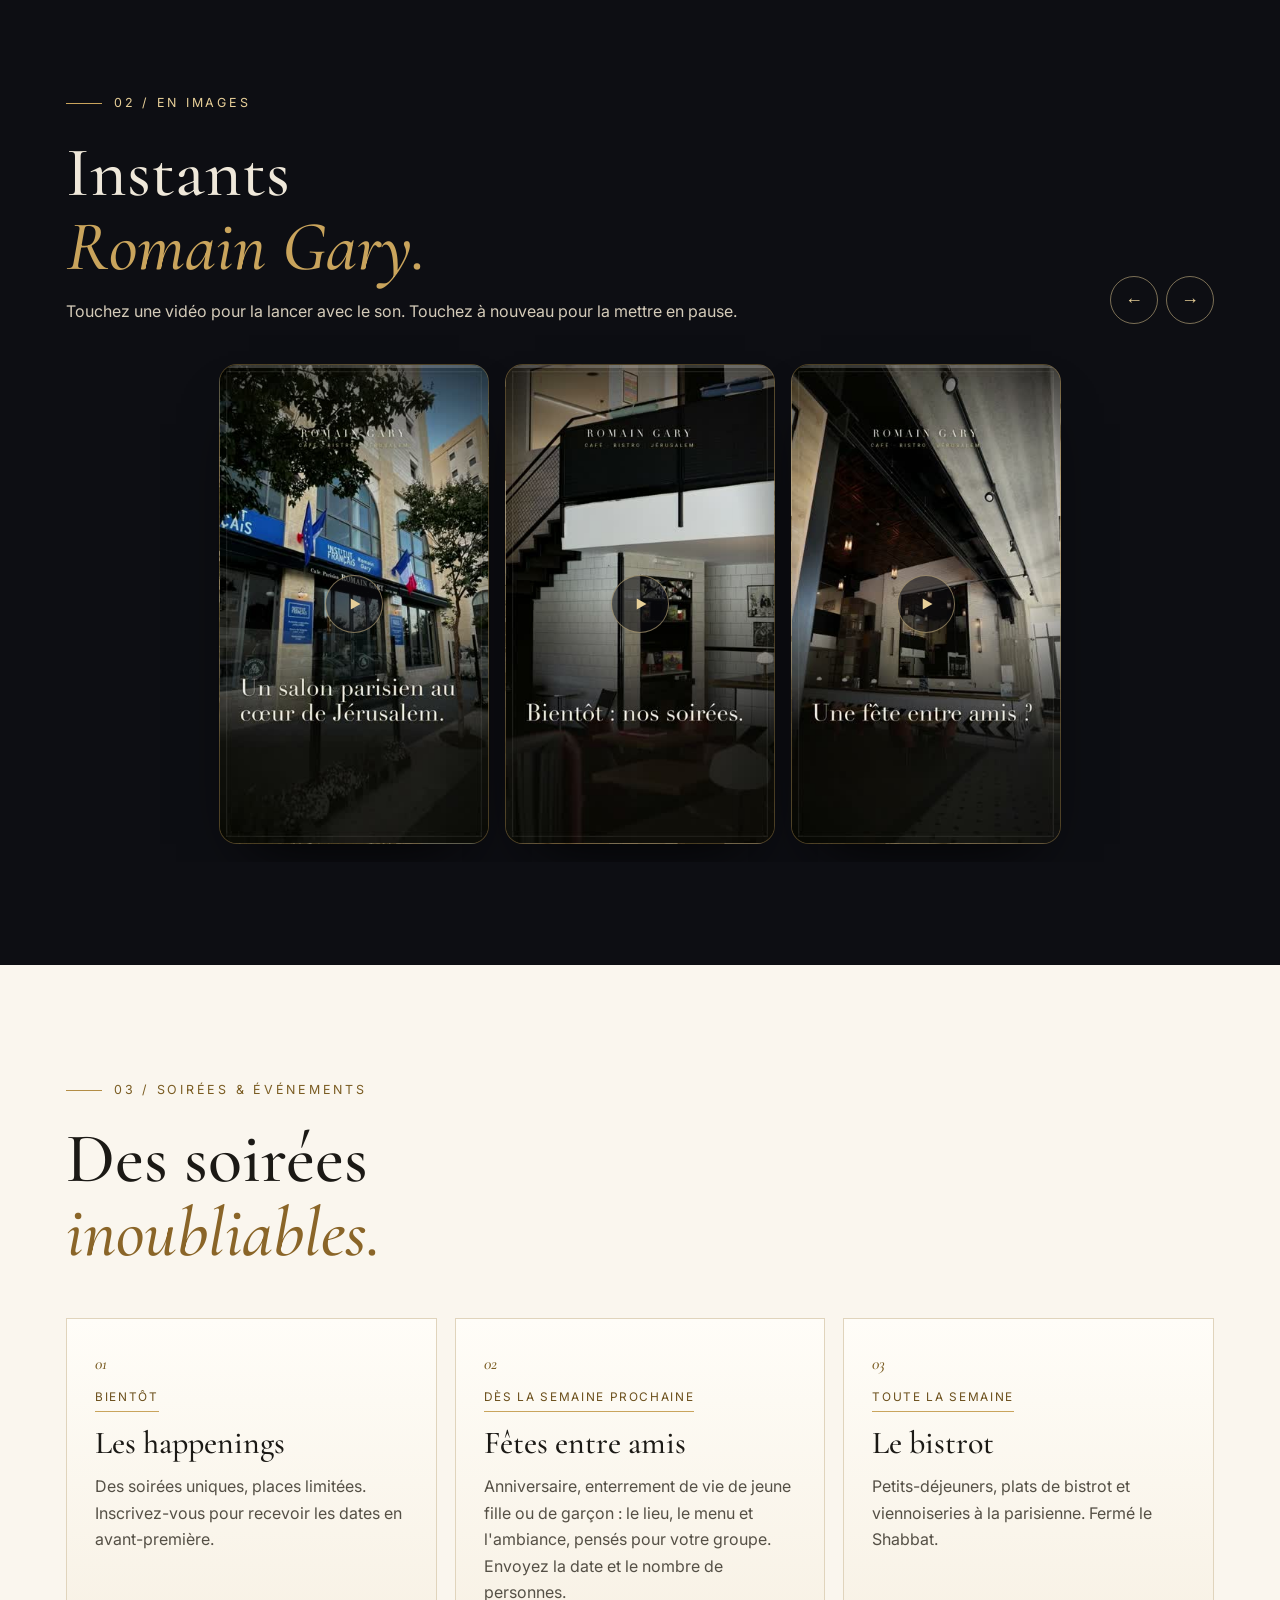
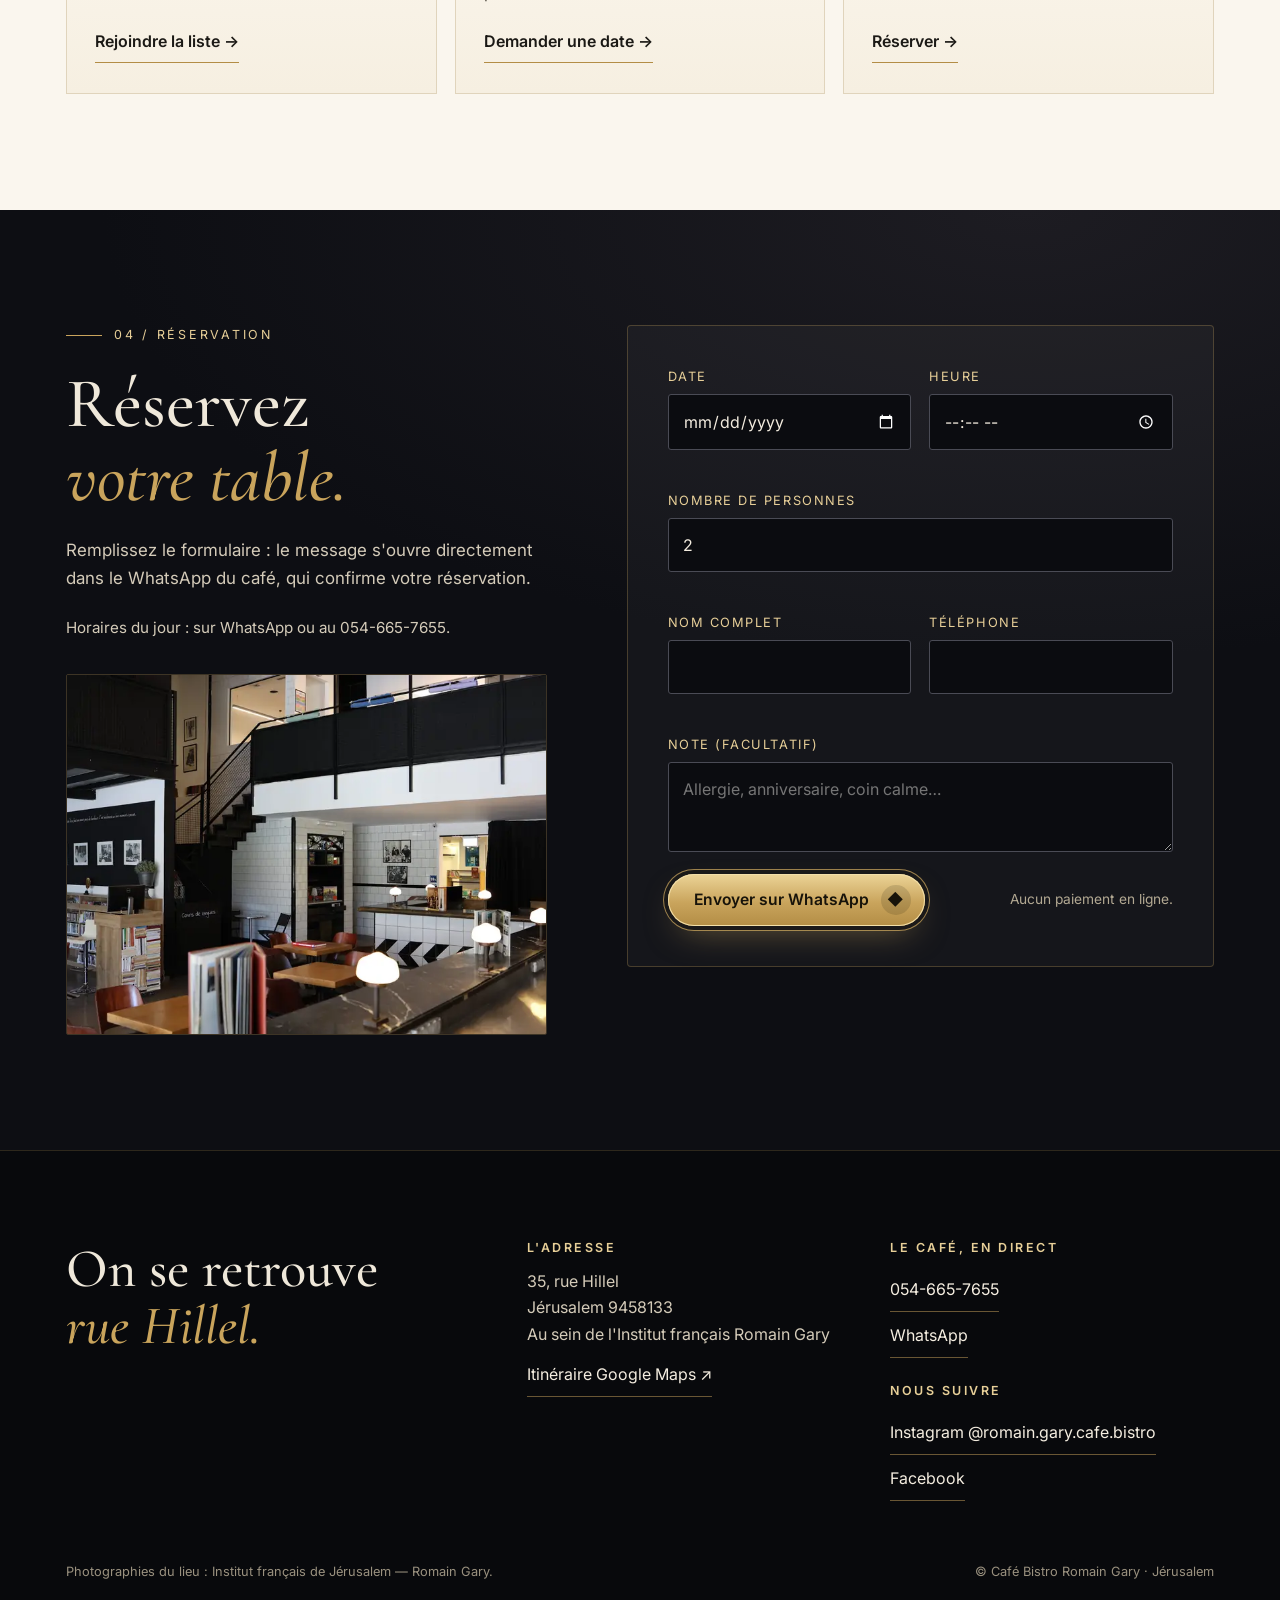
==== commit 9f29f9a6: "fix: retouches des jurés (reels à la demande, hébreu, confirmation, mosaïque, polices non bloquantes" ====
--- a/fr/index.html
+++ b/fr/index.html
@@ -11,14 +11,15 @@
 <link rel="icon" href="../assets/mark.svg" type="image/svg+xml">
 <link rel="preconnect" href="https://fonts.googleapis.com"><link rel="preconnect" href="https://fonts.gstatic.com" crossorigin>
 <link rel="preload" as="image" href="../assets/facade-600.webp" media="(max-width:700px)"><link rel="preload" as="image" href="../assets/hero-1280.webp" media="(min-width:701px)">
-<link rel="stylesheet" href="https://fonts.googleapis.com/css2?family=Cormorant+Garamond:ital,wght@0,500;1,500&family=Inter:wght@400;600&family=Frank+Ruhl+Libre:wght@500&family=Heebo:wght@400;600&display=swap">
+<link rel="stylesheet" media="print" onload="this.media='all'" href="https://fonts.googleapis.com/css2?family=Cormorant+Garamond:ital,wght@0,500;1,500&family=Inter:wght@400;600&family=Frank+Ruhl+Libre:wght@300;500&family=Heebo:wght@400;600&display=swap">
+<noscript><link rel="stylesheet" href="https://fonts.googleapis.com/css2?family=Cormorant+Garamond:ital,wght@0,500;1,500&family=Inter:wght@400;600&family=Frank+Ruhl+Libre:wght@300;500&family=Heebo:wght@400;600&display=swap"></noscript>
 <link rel="stylesheet" href="../style.css">
 <script type="application/ld+json">{"@context": "https://schema.org", "@type": "CafeOrCoffeeShop", "name": "Café Bistro Romain Gary", "url": "https://codenolimits.github.io/romain-gary-cafe/fr/", "telephone": "+972546657655", "servesCuisine": "French", "address": {"@type": "PostalAddress", "streetAddress": "35 Hillel Street", "addressLocality": "Jerusalem", "postalCode": "9458133", "addressCountry": "IL"}, "image": "https://codenolimits.github.io/romain-gary-cafe/assets/hero-1280.webp", "sameAs": ["https://www.instagram.com/romain.gary.cafe.bistro/", "https://www.facebook.com/1318589584681874"]}</script>
 </head>
 <body>
 <a class="skip" href="#main">Aller au contenu</a>
 <header class="top"><div class="wrap">
-<a class="brand" href="../" aria-label="Café Bistro Romain Gary"><b>ROMAIN GARY</b><small>CAFÉ · BISTRO</small></a>
+<a class="brand" href="../"><b>ROMAIN GARY</b><small>CAFÉ · BISTRO</small></a>
 <nav class="nav" aria-label="Langues · שפות"><div class="langs"><a href="../" hreflang="he" lang="he">עב</a><a href="../fr/" hreflang="fr" lang="fr" aria-current="page">FR</a></div><a class="btn btn-gold btn-sm" href="#reserver">Réserver</a></nav>
 </div></header>
 <main id="main">
@@ -41,20 +42,20 @@
 </div></div></section>
 
 <section id="reels" aria-labelledby="h-reels" style="padding-bottom:clamp(60px,8vw,110px)">
-<div class="wrap reels-head rv"><div><p class="eyebrow">02 / En images</p><h2 id="h-reels">Instants<br><em>Romain Gary.</em></h2><p class="hint">Touchez une vidéo pour activer le son.</p></div>
+<div class="wrap reels-head rv"><div><p class="eyebrow">02 / En images</p><h2 id="h-reels">Instants<br><em>Romain Gary.</em></h2><p class="hint">Touchez une vidéo pour la lancer avec le son. Touchez à nouveau pour la mettre en pause.</p></div>
 <div class="rail-nav"><button type="button" data-dir="-1" aria-label="Précédent">←</button><button type="button" data-dir="1" aria-label="Suivant">→</button></div></div>
-<div class="rail"><button class="reel" type="button" aria-pressed="false" aria-label="Vidéo 1" style="background-image:url(../assets/reel_LIEU_FR.jpg)"><video muted loop playsinline preload="none" poster="../assets/reel_LIEU_FR.jpg" src="https://romain-gary-happenings.vercel.app/happenings/videos/RomainGary_LIEU_FR_story_v6.mp4"></video><span class="snd" aria-hidden="true">🔇</span></button><button class="reel" type="button" aria-pressed="false" aria-label="Vidéo 2" style="background-image:url(../assets/reel_SOIREES_FR.jpg)"><video muted loop playsinline preload="none" poster="../assets/reel_SOIREES_FR.jpg" src="https://romain-gary-happenings.vercel.app/happenings/videos/RomainGary_SOIREES_FR_story_v6.mp4"></video><span class="snd" aria-hidden="true">🔇</span></button><button class="reel" type="button" aria-pressed="false" aria-label="Vidéo 3" style="background-image:url(../assets/reel_GROUPES_FR.jpg)"><video muted loop playsinline preload="none" poster="../assets/reel_GROUPES_FR.jpg" src="https://romain-gary-happenings.vercel.app/happenings/videos/RomainGary_GROUPES_FR_story_v6.mp4"></video><span class="snd" aria-hidden="true">🔇</span></button></div>
+<div class="rail"><button class="reel" type="button" aria-pressed="false" aria-label="Vidéo : Un salon parisien au cœur de Jérusalem" style="background-image:url(../assets/reel_LIEU_FR.jpg)"><video muted loop playsinline preload="none" poster="../assets/reel_LIEU_FR.jpg" src="https://romain-gary-happenings.vercel.app/happenings/videos/RomainGary_LIEU_FR_story_v6.mp4"></video><span class="snd" aria-hidden="true"></span></button><button class="reel" type="button" aria-pressed="false" aria-label="Vidéo : Bientôt : nos soirées" style="background-image:url(../assets/reel_SOIREES_FR.jpg)"><video muted loop playsinline preload="none" poster="../assets/reel_SOIREES_FR.jpg" src="https://romain-gary-happenings.vercel.app/happenings/videos/RomainGary_SOIREES_FR_story_v6.mp4"></video><span class="snd" aria-hidden="true"></span></button><button class="reel" type="button" aria-pressed="false" aria-label="Vidéo : Une fête entre amis ?" style="background-image:url(../assets/reel_GROUPES_FR.jpg)"><video muted loop playsinline preload="none" poster="../assets/reel_GROUPES_FR.jpg" src="https://romain-gary-happenings.vercel.app/happenings/videos/RomainGary_GROUPES_FR_story_v6.mp4"></video><span class="snd" aria-hidden="true"></span></button></div>
 </section>
 
 <section class="light" id="soirees"><div class="wrap">
 <div class="rv"><p class="eyebrow">03 / Soirées & événements</p><h2>Des soirées<br><em>inoubliables.</em></h2></div>
-<div class="cards"><article class="card rv d0"><span class="n">01</span><span class="badge">Bientôt</span><h3>Les happenings</h3><p>Des soirées uniques, places limitées. Inscrivez-vous pour recevoir les dates en avant-première.</p><a href="https://wa.me/972546657655?text=Bonjour%20%21%20Je%20souhaite%20rejoindre%20la%20liste%20des%20happenings%20de%20Romain%20Gary" target="_blank" rel="noopener">Rejoindre la liste →</a></article><article class="card rv d1"><span class="n">02</span><span class="badge">Dès la semaine prochaine</span><h3>Fêtes entre amis</h3><p>Anniversaire, enterrement de vie de jeune fille ou de garçon : le lieu, le menu et l&#x27;ambiance, pensés pour votre groupe. Envoyez la date et le nombre de personnes.</p><a href="https://wa.me/972546657655?text=Bonjour%20%21%20Nous%20organisons%20une%20f%C3%AAte%20de%20groupe.%20Date%20%3A%20___%20Nombre%20de%20personnes%20%3A%20___" target="_blank" rel="noopener">Demander une date →</a></article><article class="card rv d2"><span class="n">03</span><span class="badge">Toute la semaine</span><h3>Le bistrot</h3><p>Petits-déjeuners, plats de bistrot et viennoiseries à la parisienne. Fermé le Shabbat.</p><a href="https://wa.me/972546657655?text=Bonjour%20%21%20Je%20souhaite%20r%C3%A9server%20une%20table%20au%20Caf%C3%A9%20Romain%20Gary" target="_blank" rel="noopener">Réserver →</a></article></div>
+<div class="cards"><article class="card rv d0"><span class="n">01</span><span class="badge">Bientôt</span><h3>Les happenings</h3><p>Des soirées uniques, places limitées. Inscrivez-vous pour recevoir les dates en avant-première.</p><a href="https://wa.me/972546657655?text=Bonjour%20%21%20Je%20souhaite%20rejoindre%20la%20liste%20des%20happenings%20de%20Romain%20Gary" target="_blank" rel="noopener">Rejoindre la liste →</a></article><article class="card rv d1"><span class="n">02</span><span class="badge">Dès la semaine prochaine</span><h3>Fêtes entre amis</h3><p>Anniversaire, enterrement de vie de jeune fille ou de garçon : le lieu, le menu et l&#x27;ambiance, pensés pour votre groupe. Envoyez la date et le nombre de personnes.</p><a href="https://wa.me/972546657655?text=Bonjour%20%21%20Nous%20organisons%20une%20f%C3%AAte%20de%20groupe.%20Date%20%3A%20___%20Nombre%20de%20personnes%20%3A%20___" target="_blank" rel="noopener">Demander une date →</a></article><article class="card rv d2"><span class="n">03</span><span class="badge">Toute la semaine</span><h3>Le bistrot</h3><p>Petits-déjeuners, plats de bistrot et viennoiseries à la parisienne. Fermé le Shabbat.</p><a href="#reserver">Réserver →</a></article></div>
 </div></section>
 
 <section class="book" id="reserver" aria-labelledby="h-book"><div class="wrap book-grid">
 <div class="rv"><p class="eyebrow">04 / Réservation</p><h2 id="h-book">Réservez<br><em>votre table.</em></h2><p class="sub">Remplissez le formulaire : le message s&#x27;ouvre directement dans le WhatsApp du café, qui confirme votre réservation.</p><p class="sub" style="font-size:.95rem">Horaires du jour : sur WhatsApp ou au <bdi>054-665-7655</bdi>.</p>
 <figure class="side-img"><img src="../assets/salle-800.webp" srcset="../assets/salle-800.webp 800w, ../assets/salle-1400.webp 1400w" sizes="(min-width:960px) 480px, 100vw" alt="" loading="lazy" width="800" height="533"></figure></div>
-<form id="resa" class="rv d1" novalidate>
+<form id="resa" novalidate>
 <div class="f h"><label for="date">Date</label><input id="date" name="date" type="date" required aria-describedby="e-date"><span class="err" id="e-date" aria-live="polite"></span></div>
 <div class="f h"><label for="time">Heure</label><input id="time" name="time" type="time" step="900" required aria-describedby="e-time"><span class="err" id="e-time" aria-live="polite"></span></div>
 <div class="f"><label for="people">Nombre de personnes</label><input id="people" name="people" type="number" inputmode="numeric" min="1" max="60" value="2" required aria-describedby="e-people"><span class="err" id="e-people" aria-live="polite"></span></div>
@@ -62,7 +63,7 @@
 <div class="f h"><label for="phone">Téléphone</label><input id="phone" name="phone" type="tel" autocomplete="tel" inputmode="tel" dir="ltr" required aria-describedby="e-phone"><span class="err" id="e-phone" aria-live="polite"></span></div>
 <div class="f"><label for="note">Note (facultatif)</label><textarea id="note" name="note" maxlength="300" placeholder="Allergie, anniversaire, coin calme…"></textarea></div>
 <div class="form-foot"><button class="btn btn-gold" type="submit">Envoyer sur WhatsApp<span class="dot" aria-hidden="true">◆</span></button><span class="small">Aucun paiement en ligne.</span></div>
-<div class="ok" id="ok" tabindex="-1" role="status"><h3>Votre message est prêt.</h3><p class="small">WhatsApp s'ouvre avec ce message. S'il ne s'ouvre pas :</p><pre id="ok-msg"></pre><a class="btn btn-line btn-sm" id="ok-link" href="https://wa.me/972546657655" target="_blank" rel="noopener">Ouvrir WhatsApp</a></div>
+<div class="ok" id="ok" tabindex="-1" role="status"><h3>Dernière étape : appuyez sur Envoyer dans WhatsApp.</h3><p class="small">Votre table est confirmée dès que le café vous répond. Si WhatsApp ne s'est pas ouvert :</p><pre id="ok-msg"></pre><a class="btn btn-line btn-sm" id="ok-link" href="https://wa.me/972546657655" target="_blank" rel="noopener">Ouvrir WhatsApp</a></div>
 </form>
 </div></section>
 </main>
@@ -77,6 +78,6 @@
 <div class="credit"><span>Photographies du lieu : Institut français de Jérusalem — Romain Gary.</span><span>© Café Bistro Romain Gary · Jérusalem</span></div>
 </div></footer>
 <div class="dock"><a class="btn btn-gold" href="#reserver">Réserver une table</a><a class="btn wa" href="https://wa.me/972546657655" target="_blank" rel="noopener" aria-label="WhatsApp">✆</a></div>
-<script>window.T={"msgIntro": "Bonjour ! Je souhaite réserver une table au Café Romain Gary.", "sep": " : ", "l_date": "Date", "l_time": "Heure", "l_people": "Nombre de personnes", "l_name": "Nom complet", "l_phone": "Téléphone", "l_note": "Note", "e_date": "Choisissez une date.", "e_past": "Cette date est passée.", "e_shabbat": "Le café est fermé le Shabbat.", "e_time": "Choisissez une heure.", "e_people": "Indiquez le nombre de personnes.", "e_name": "Indiquez votre nom.", "e_phone": "Numéro de téléphone invalide."};</script>
+<script>window.T={"msgIntro": "Bonjour ! Je souhaite réserver une table au Café Romain Gary.", "sep": " : ", "l_date": "Date", "l_time": "Heure", "l_people": "Nombre de personnes", "l_name": "Nom complet", "l_phone": "Téléphone", "l_note": "Note", "e_date": "Choisissez une date.", "e_past": "Cette date ou cette heure est passée.", "e_shabbat": "Le café est fermé le Shabbat.", "e_time": "Choisissez une heure.", "e_people": "Indiquez le nombre de personnes.", "e_name": "Indiquez votre nom.", "e_phone": "Numéro de téléphone invalide."};</script>
 <script src="../app.js" defer></script>
 </body></html>
--- a/style.css
+++ b/style.css
@@ -131,3 +131,17 @@
 @media(min-width:900px){.dock{display:none}}
 @media(max-width:640px){.nav .btn{display:none}}
 @media(prefers-reduced-motion:reduce){*,*::before,*::after{animation:none!important;transition:none!important}.js .rv{opacity:1;transform:none}}
+.hero h1,.hero .lead,.hero .eyebrow{text-shadow:0 2px 18px rgba(0,0,0,.55)}
+@media(max-width:700px){.hero::after{background:linear-gradient(180deg,rgba(13,14,19,.7) 0%,rgba(13,14,19,.35) 28%,rgba(13,14,19,.92) 66%,var(--ink) 100%)}.hero .eyebrow::before{display:none}.hero .eyebrow{font-size:.7rem;letter-spacing:.16em}html[lang="he"] .hero .eyebrow{font-size:.85rem;letter-spacing:0}}
+/* retouches jurés 22/10 */
+html[lang="he"] .hero h1,html[lang="he"] h2{font-weight:300}
+html[lang="he"] .hero h1 em,html[lang="he"] h2 em{font-weight:500}
+section{padding:clamp(72px,9vw,124px) 0}
+.mosaic .a{aspect-ratio:auto;height:100%}
+.hint{font-size:1rem;color:#d4cbb9}
+.reel .snd{width:40px;height:40px;background:rgba(13,14,19,.55) url("data:image/svg+xml,%3Csvg xmlns='http://www.w3.org/2000/svg' viewBox='0 0 24 24' fill='none' stroke='%23e7cf98' stroke-width='1.6' stroke-linecap='round' stroke-linejoin='round'%3E%3Cpath d='M4 9v6h4l5 4V5L8 9H4z'/%3E%3Cpath d='M17 9l4 6M21 9l-4 6'/%3E%3C/svg%3E") center/20px no-repeat}
+.reel[aria-pressed="true"] .snd{background-image:url("data:image/svg+xml,%3Csvg xmlns='http://www.w3.org/2000/svg' viewBox='0 0 24 24' fill='none' stroke='%23e7cf98' stroke-width='1.6' stroke-linecap='round' stroke-linejoin='round'%3E%3Cpath d='M4 9v6h4l5 4V5L8 9H4z'/%3E%3Cpath d='M16 9a4 4 0 0 1 0 6M18.5 6.5a7.5 7.5 0 0 1 0 11'/%3E%3C/svg%3E")}
+@media(max-width:959px){.side-img{display:none}}
+.reel[data-s="pause"] .snd{width:58px;height:58px;top:calc(50% - 29px);inset-inline-end:calc(50% - 29px);background-image:url("data:image/svg+xml,%3Csvg xmlns='http://www.w3.org/2000/svg' viewBox='0 0 24 24' fill='%23e7cf98'%3E%3Cpath d='M9 7l9 5-9 5z'/%3E%3C/svg%3E");background-size:26px}
+.reel[data-s="son"] .snd{background-image:url("data:image/svg+xml,%3Csvg xmlns='http://www.w3.org/2000/svg' viewBox='0 0 24 24' fill='none' stroke='%23e7cf98' stroke-width='1.6' stroke-linecap='round' stroke-linejoin='round'%3E%3Cpath d='M4 9v6h4l5 4V5L8 9H4z'/%3E%3Cpath d='M16 9a4 4 0 0 1 0 6M18.5 6.5a7.5 7.5 0 0 1 0 11'/%3E%3C/svg%3E")}
+.mosaic .a{position:relative}.mosaic .a img{position:absolute;inset:0}
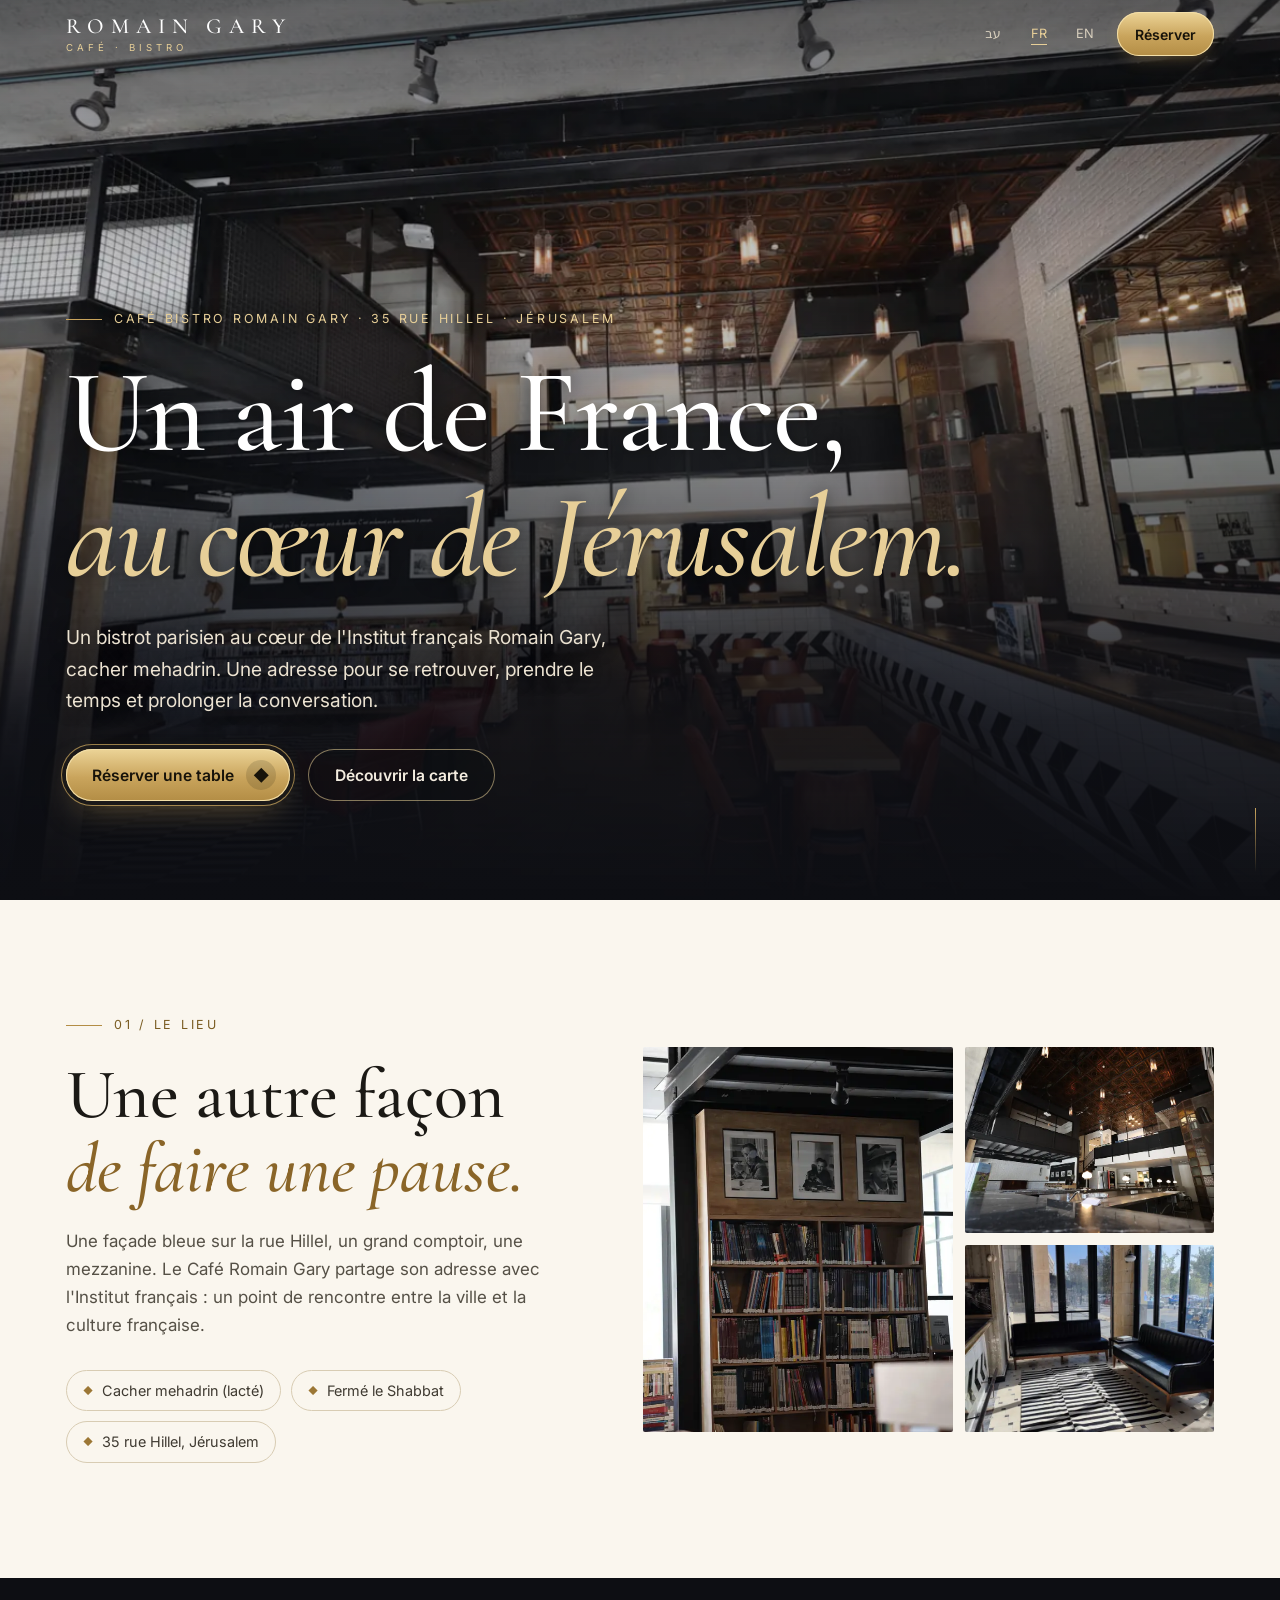
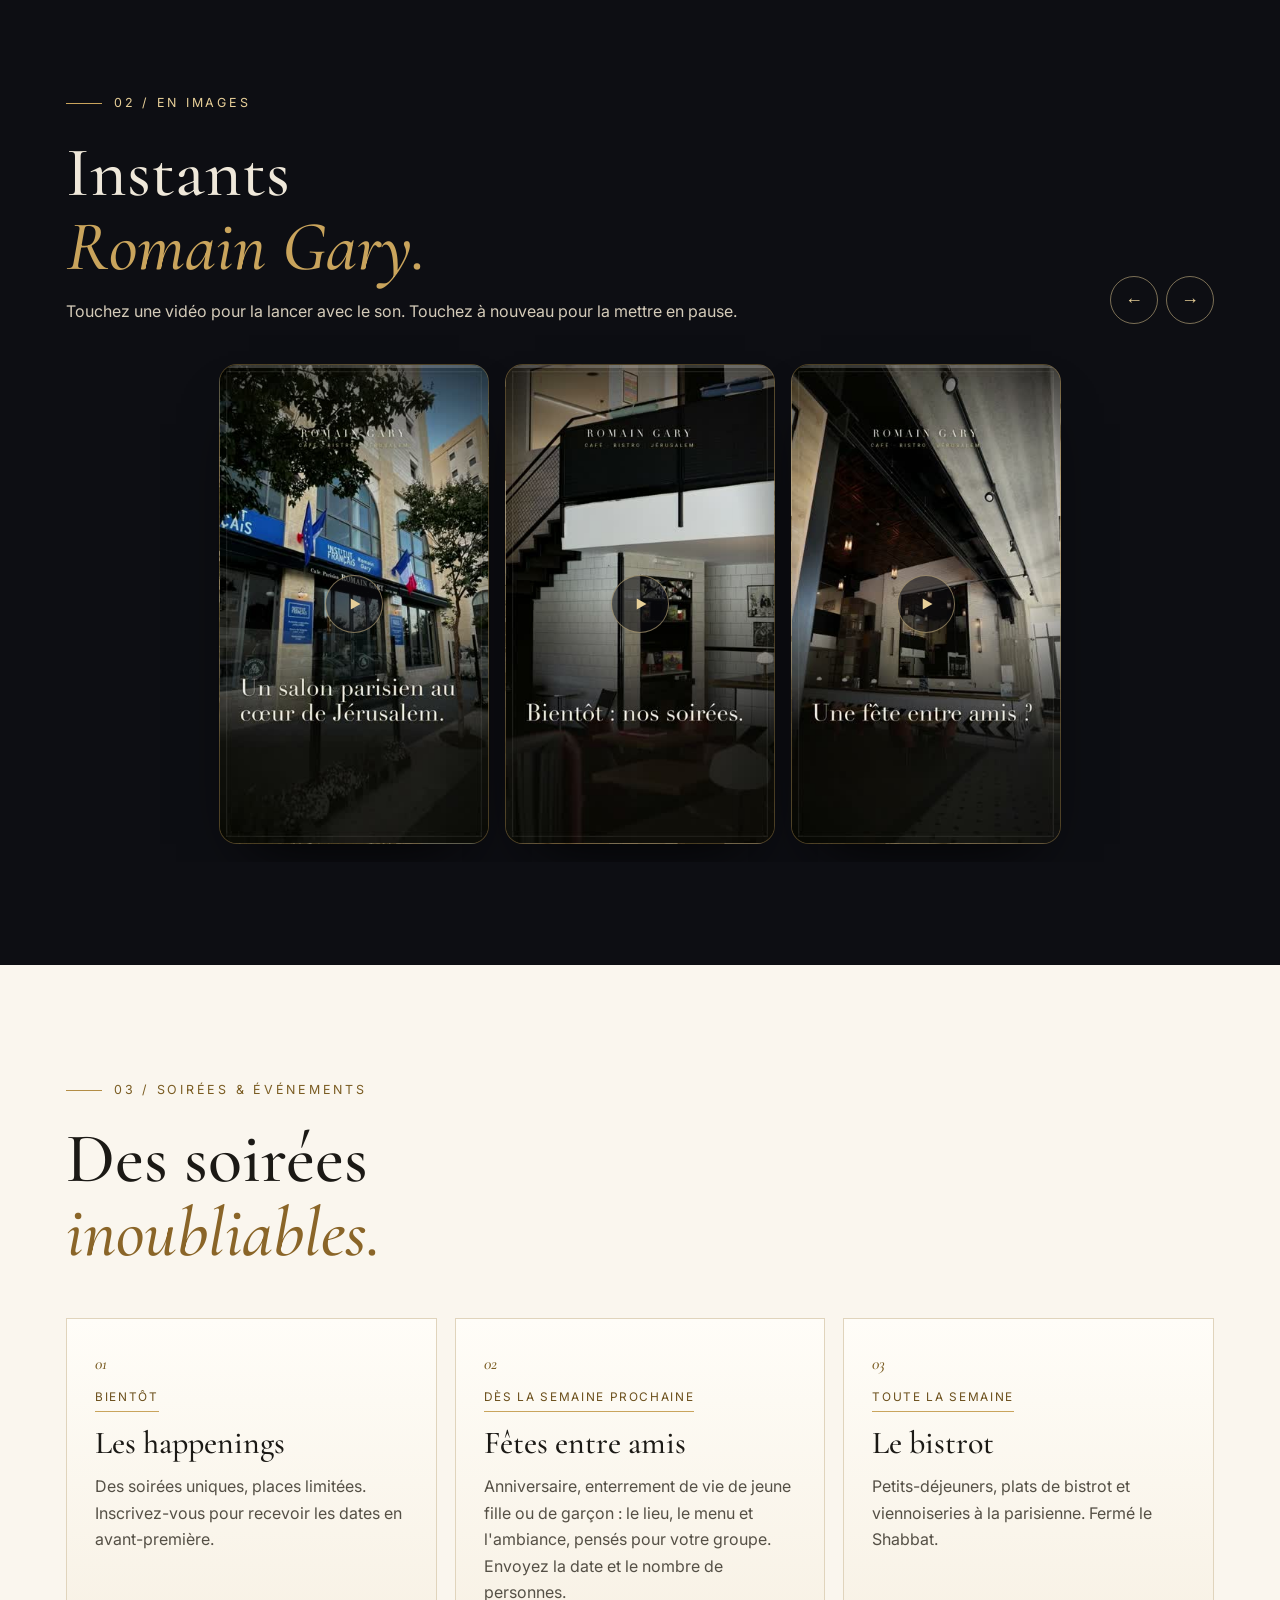
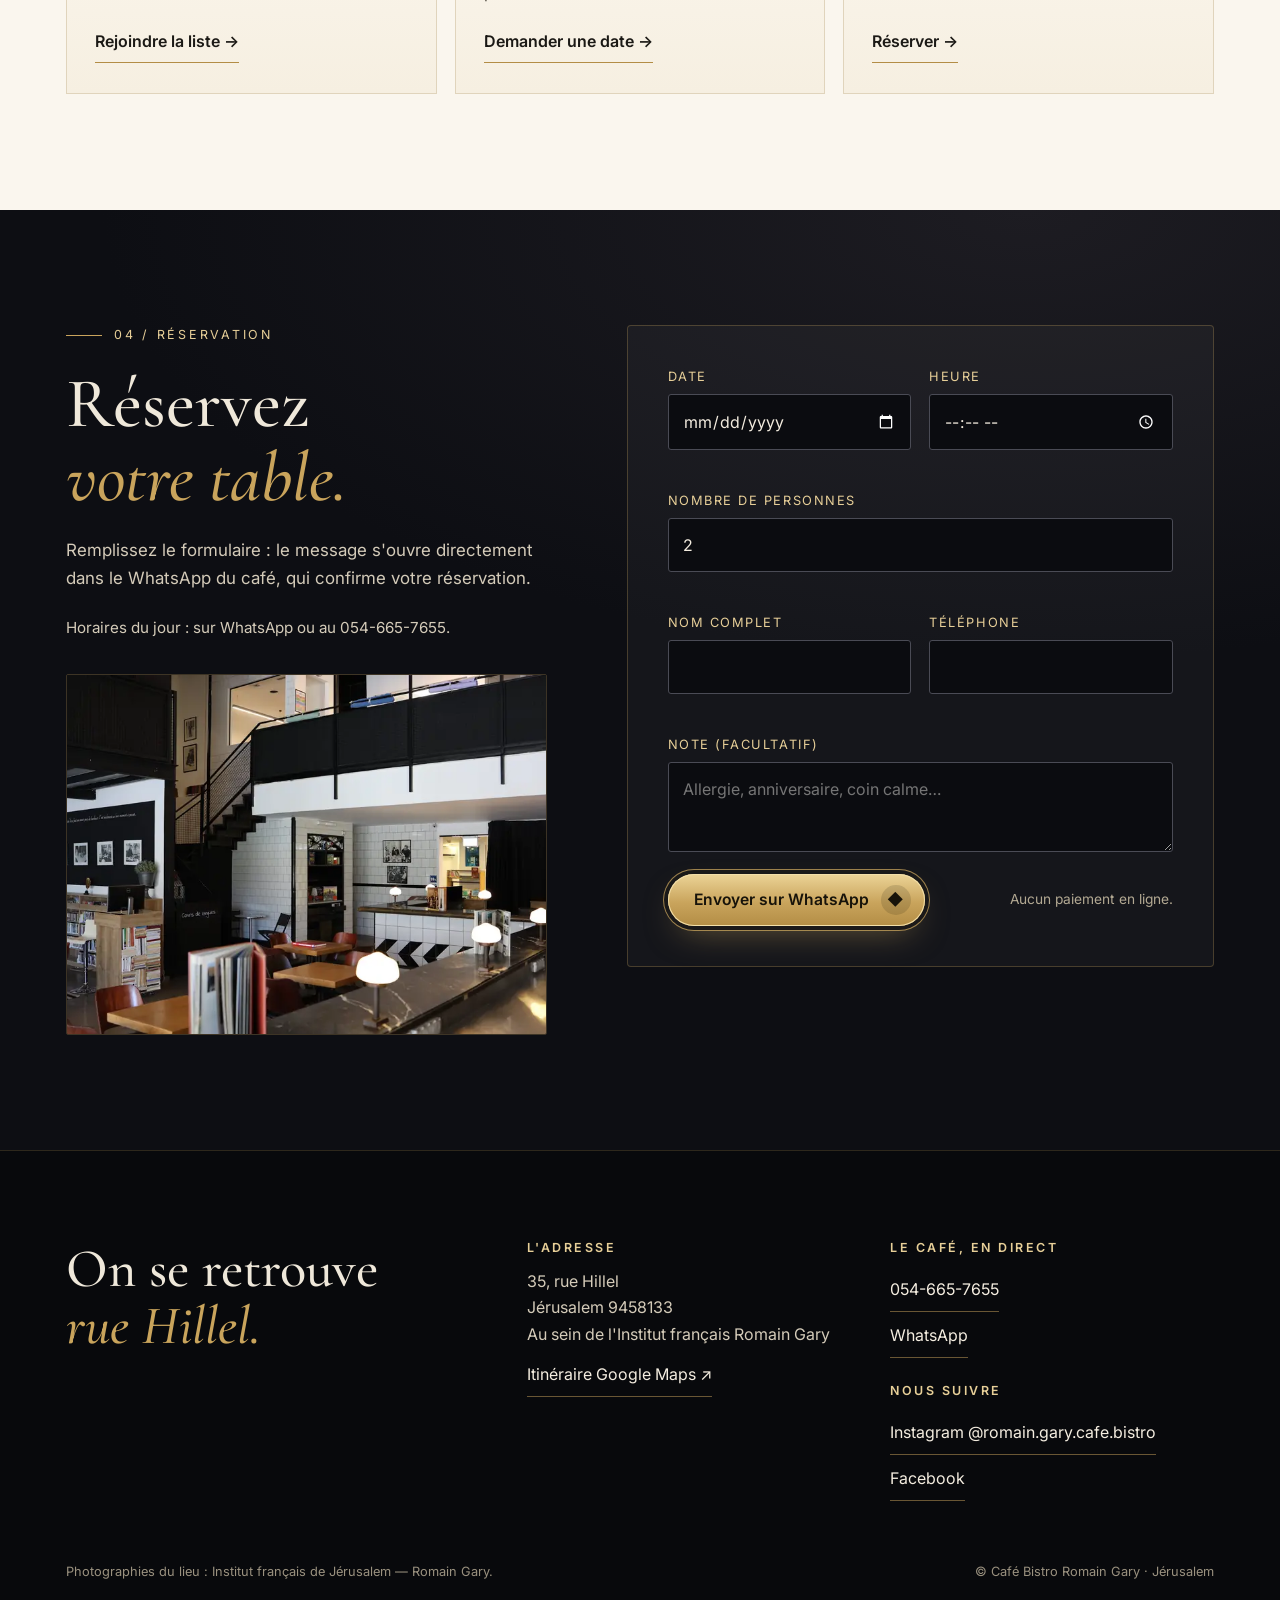
==== commit 4b1b87e1: "feat: version anglaise + retrait de 2 reels hébreux mal prononcés (QC Whisper) Co-Authored-By: Claud" ====
--- a/fr/index.html
+++ b/fr/index.html
@@ -6,21 +6,168 @@
 <meta name="description" content="Bistrot parisien au cœur de l&#x27;Institut français Romain Gary, cacher mehadrin (lacté). 35 rue Hillel, Jérusalem. Fermé le Shabbat. Réservation sur WhatsApp.">
 <meta name="theme-color" content="#0d0e13">
 <link rel="canonical" href="https://codenolimits.github.io/romain-gary-cafe/fr/">
-<link rel="alternate" hreflang="he" href="https://codenolimits.github.io/romain-gary-cafe/"><link rel="alternate" hreflang="fr" href="https://codenolimits.github.io/romain-gary-cafe/fr/"><link rel="alternate" hreflang="x-default" href="https://codenolimits.github.io/romain-gary-cafe/">
+<link rel="alternate" hreflang="he" href="https://codenolimits.github.io/romain-gary-cafe/"><link rel="alternate" hreflang="fr" href="https://codenolimits.github.io/romain-gary-cafe/fr/"><link rel="alternate" hreflang="en" href="https://codenolimits.github.io/romain-gary-cafe/en/"><link rel="alternate" hreflang="x-default" href="https://codenolimits.github.io/romain-gary-cafe/">
 <meta property="og:title" content="Café Bistro Romain Gary · Bistrot parisien au cœur de Jérusalem · 35 rue Hillel"><meta property="og:description" content="Bistrot parisien au cœur de l&#x27;Institut français Romain Gary, cacher mehadrin (lacté). 35 rue Hillel, Jérusalem. Fermé le Shabbat. Réservation sur WhatsApp."><meta property="og:image" content="https://codenolimits.github.io/romain-gary-cafe/assets/og.jpg"><meta property="og:type" content="website">
 <link rel="icon" href="../assets/mark.svg" type="image/svg+xml">
 <link rel="preconnect" href="https://fonts.googleapis.com"><link rel="preconnect" href="https://fonts.gstatic.com" crossorigin>
 <link rel="preload" as="image" href="../assets/facade-600.webp" media="(max-width:700px)"><link rel="preload" as="image" href="../assets/hero-1280.webp" media="(min-width:701px)">
-<link rel="stylesheet" media="print" onload="this.media='all'" href="https://fonts.googleapis.com/css2?family=Cormorant+Garamond:ital,wght@0,500;1,500&family=Inter:wght@400;600&family=Frank+Ruhl+Libre:wght@300;500&family=Heebo:wght@400;600&display=swap">
-<noscript><link rel="stylesheet" href="https://fonts.googleapis.com/css2?family=Cormorant+Garamond:ital,wght@0,500;1,500&family=Inter:wght@400;600&family=Frank+Ruhl+Libre:wght@300;500&family=Heebo:wght@400;600&display=swap"></noscript>
-<link rel="stylesheet" href="../style.css">
+<link rel="stylesheet" media="print" onload="this.media='all'" href="https://fonts.googleapis.com/css2?family=Cormorant+Garamond:ital,wght@0,500;1,500&family=Frank+Ruhl+Libre:wght@300;500&display=swap"><link rel="stylesheet" media="print" onload="this.media='all'" href="https://fonts.googleapis.com/css2?family=Inter:wght@400;600&family=Heebo:wght@400;600&display=optional">
+<noscript><link rel="stylesheet" href="https://fonts.googleapis.com/css2?family=Cormorant+Garamond:ital,wght@0,500;1,500&family=Frank+Ruhl+Libre:wght@300;500&display=swap"><link rel="stylesheet" href="https://fonts.googleapis.com/css2?family=Inter:wght@400;600&family=Heebo:wght@400;600&display=optional"></noscript>
+<style>/* Feuille de style — Café Bistro Romain Gary v2 */
+:root{--ink:#0d0e13;--cream:#f4ede0;--paper:#faf6ee;--gold:#c9a45c;--gold2:#e7cf98;--muted:#8d8473;--txt:#1b1915;
+--serif:"Cormorant Garamond",Georgia,serif;--sans:Inter,system-ui,-apple-system,sans-serif;--ease:cubic-bezier(.2,.7,.1,1)}
+html[lang="he"]{--serif:"Frank Ruhl Libre",Georgia,serif;--sans:Heebo,system-ui,sans-serif}
+*{box-sizing:border-box}html{scroll-behavior:smooth;-webkit-text-size-adjust:100%}
+body{margin:0;background:var(--ink);color:#efe8da;font:16px/1.65 var(--sans);overflow-x:hidden}
+img,video{display:block;max-width:100%}
+a{color:inherit}
+:focus-visible{outline:2px solid var(--gold2);outline-offset:3px}
+.skip{position:absolute;inset-inline-start:-999px;top:8px;background:var(--gold);color:#111;padding:8px 14px;z-index:99}.skip:focus{inset-inline-start:8px}
+h1,h2,h3{font-family:var(--serif);font-weight:500;line-height:1.05;margin:0}
+.wrap{max-width:1180px;margin:0 auto;padding:0 16px}
+.eyebrow{display:flex;align-items:center;gap:12px;color:var(--gold2);font-size:.78rem;letter-spacing:.22em;text-transform:uppercase;margin:0 0 22px}
+html[lang="he"] .eyebrow{letter-spacing:.06em;font-size:.9rem}
+.eyebrow::before{content:"";width:36px;height:1px;background:var(--gold)}
+.top{position:fixed;inset:0 0 auto;z-index:30;transition:background .5s var(--ease)}
+.top.solid{background:rgba(13,14,19,.84);backdrop-filter:blur(14px);-webkit-backdrop-filter:blur(14px);border-bottom:1px solid rgba(201,164,92,.18)}
+.top .wrap{display:flex;align-items:center;justify-content:space-between;height:68px}
+.brand{text-decoration:none;display:flex;flex-direction:column;line-height:1}
+.brand b{font:500 1.35rem/1 "Cormorant Garamond",Georgia,serif;letter-spacing:.32em;color:#fff}
+.brand small{font-size:.6rem;letter-spacing:.42em;color:var(--gold2);margin-top:5px}
+.nav{display:flex;align-items:center;gap:10px}
+.langs{display:flex;gap:2px}
+.langs a{font-size:.8rem;text-decoration:none;padding:8px 10px;color:#d8cfbd;min-height:44px;min-width:44px;display:grid;place-items:center}
+.langs a[aria-current]{color:var(--gold2);text-decoration:underline;text-underline-offset:6px}
+.btn{position:relative;display:inline-flex;align-items:center;gap:12px;min-height:52px;padding:0 26px;border-radius:999px;text-decoration:none;font:600 .98rem var(--sans);cursor:pointer;border:0;transition:transform .35s var(--ease),box-shadow .35s var(--ease)}
+.btn-gold{color:#17130a;background:linear-gradient(180deg,#ecd497,#c9a45c 55%,#b38d45);box-shadow:0 0 0 1px #f3dfa8 inset,0 0 0 4px rgba(13,14,19,.9),0 0 0 5px rgba(201,164,92,.75),0 14px 34px -12px rgba(201,164,92,.55)}
+.btn-gold:hover{transform:translateY(-2px);box-shadow:0 0 0 1px #f3dfa8 inset,0 0 0 4px rgba(13,14,19,.9),0 0 0 5px #e7cf98,0 20px 44px -12px rgba(201,164,92,.7)}
+.btn-gold .dot{width:30px;height:30px;border-radius:50%;background:rgba(23,19,10,.14);display:grid;place-items:center;margin-inline-end:-12px}
+.btn-line{color:#f3ecdf;border:1px solid rgba(231,207,152,.55);background:rgba(13,14,19,.3)}
+.btn-line:hover{border-color:var(--gold2);transform:translateY(-2px)}
+.btn-sm{min-height:44px;padding:0 18px;font-size:.88rem}
+.btn-sm.btn-gold{box-shadow:0 0 0 1px #f3dfa8 inset,0 6px 18px -8px rgba(201,164,92,.6)}
+.hero{position:relative;min-height:100svh;display:flex;align-items:flex-end;overflow:hidden;isolation:isolate}
+.hero picture,.hero picture img{position:absolute;inset:0;width:100%;height:100%;object-fit:cover;z-index:-2}
+.hero picture img{animation:kb 26s var(--ease) both;transform-origin:50% 60%}
+@keyframes kb{from{transform:scale(1.14)}to{transform:scale(1.02)}}
+.hero::after{content:"";position:absolute;inset:0;z-index:-1;background:linear-gradient(180deg,rgba(13,14,19,.6) 0%,rgba(13,14,19,.2) 32%,rgba(13,14,19,.9) 80%,var(--ink) 100%)}
+.hero .wrap{width:100%;padding-bottom:clamp(64px,11vh,120px)}
+.hero h1{font-size:clamp(3rem,10vw,7.4rem);letter-spacing:-.01em;color:#fff}
+.hero h1 em{font-style:italic;color:var(--gold2)}
+html[lang="he"] .hero h1 em{font-style:normal}
+.hero .lead{max-width:560px;font-size:clamp(1.02rem,2.2vw,1.2rem);color:#ebe2d1;margin:22px 0 32px}
+.hero .ctas{display:flex;flex-wrap:wrap;gap:16px 18px;align-items:center}
+.cue{position:absolute;inset-inline-end:24px;bottom:28px;width:1px;height:64px;background:linear-gradient(var(--gold),transparent);animation:cue 2.4s infinite}
+@keyframes cue{0%{transform:scaleY(0);transform-origin:top}50%{transform:scaleY(1);transform-origin:top}51%{transform-origin:bottom}100%{transform:scaleY(0);transform-origin:bottom}}
+.js .rv{opacity:0;transform:translateY(28px);transition:opacity 1.1s var(--ease),transform 1.1s var(--ease)}
+.js .rv.in{opacity:1;transform:none}
+.rv.d1{transition-delay:.12s}.rv.d2{transition-delay:.24s}
+section{padding:clamp(80px,12vw,150px) 0;position:relative}
+.light{background:var(--paper);color:var(--txt)}
+.light .eyebrow{color:#7a5c22}.light .eyebrow::before{background:#b38d45}
+h2{font-size:clamp(2.4rem,6vw,4.4rem)}
+h2 em{font-style:italic;color:var(--gold)}html[lang="he"] h2 em{font-style:normal}
+.light h2 em{color:#8a6528}
+.sub{max-width:560px;font-size:1.06rem;margin:22px 0 0;color:#d4cbb9}
+.light .sub{color:#555046}
+.lieu{display:grid;gap:44px;align-items:center}
+.mosaic{display:grid;grid-template-columns:1.25fr 1fr;gap:12px}
+.mosaic figure{margin:0;overflow:hidden;border-radius:2px}
+.mosaic img{width:100%;height:100%;object-fit:cover;transition:transform 1.6s var(--ease)}
+.mosaic figure:hover img{transform:scale(1.05)}
+.mosaic .a{grid-row:1/3;aspect-ratio:3/4}.mosaic .b,.mosaic .c{aspect-ratio:4/3}
+.chips{display:flex;flex-wrap:wrap;gap:10px;margin:30px 0 0;padding:0;list-style:none}
+.chips li{border:1px solid #d8ccb3;padding:8px 16px;border-radius:999px;font-size:.9rem;color:#3f3a31}
+.chips li::before{content:"◆";color:#9c7735;font-size:.6rem;margin-inline-end:9px;vertical-align:2px}
+@media(min-width:900px){.lieu{grid-template-columns:1fr 1.15fr;gap:80px}}
+.reels-head{display:flex;justify-content:space-between;align-items:flex-end;gap:20px;flex-wrap:wrap}
+.hint{font-size:.88rem;color:#a99f8c;margin:14px 0 0}
+.rail{display:flex;gap:16px;overflow-x:auto;scroll-snap-type:x mandatory;padding:40px 16px 18px;margin:0 auto;max-width:1180px;scrollbar-width:none;overscroll-behavior-x:contain}
+@media(min-width:900px){.rail{justify-content:safe center}}
+.rail::-webkit-scrollbar{display:none}
+.reel{position:relative;flex:0 0 min(64vw,270px);aspect-ratio:9/16;border-radius:18px;overflow:hidden;scroll-snap-align:center;background:#111 center/cover;border:1px solid rgba(201,164,92,.35);box-shadow:0 30px 60px -30px #000;cursor:pointer;padding:0;color:#fff;transition:transform .5s var(--ease)}
+.reel:hover{transform:translateY(-6px)}
+.reel video{position:absolute;inset:0;width:100%;height:100%;object-fit:cover}
+.reel .snd{position:absolute;inset-inline-end:10px;top:12px;z-index:3;width:38px;height:38px;border-radius:50%;background:rgba(13,14,19,.65);display:grid;place-items:center;border:1px solid rgba(231,207,152,.5);font-size:15px}
+.reel::before{content:"";position:absolute;inset:0 0 auto;height:3px;z-index:2;background:linear-gradient(90deg,var(--gold2) var(--p,0%),rgba(255,255,255,.2) var(--p,0%))}
+.rail-nav{display:flex;gap:8px}
+.rail-nav button{width:48px;height:48px;border-radius:50%;border:1px solid rgba(231,207,152,.5);background:transparent;color:var(--gold2);font-size:18px;cursor:pointer}
+.rail-nav button:hover{background:rgba(201,164,92,.12)}
+.cards{display:grid;gap:18px;margin-top:48px}
+@media(min-width:860px){.cards{grid-template-columns:repeat(3,1fr)}}
+.card{position:relative;padding:34px 28px 30px;border:1px solid #e0d4bc;background:linear-gradient(180deg,#fffdf8,#f6efe1);display:flex;flex-direction:column;gap:14px;min-height:290px;transition:transform .5s var(--ease),box-shadow .5s var(--ease)}
+.card:hover{transform:translateY(-4px);box-shadow:0 26px 50px -30px rgba(60,40,10,.45)}
+.card .n{font:italic 500 1.05rem var(--serif);color:#7a5c22}
+.card .badge{align-self:flex-start;font-size:.74rem;letter-spacing:.14em;text-transform:uppercase;color:#6b4f1b;border-bottom:1px solid #c9a45c;padding-bottom:3px}
+html[lang="he"] .card .badge{letter-spacing:0;font-size:.88rem}
+.card h3{font-size:2rem;color:#1b1915}
+.card p{margin:0;color:#555046;flex:1}
+.card a{align-self:flex-start;text-decoration:none;font-weight:600;color:#1b1915;border-bottom:1px solid #b38d45;padding:6px 0;min-height:44px;display:inline-flex;align-items:center}
+.card a:hover{color:#7a5c22}
+.book{background:radial-gradient(120% 80% at 80% 0%,#1d1c22 0%,var(--ink) 60%)}
+.book-grid{display:grid;gap:48px}
+@media(min-width:960px){.book-grid{grid-template-columns:.9fr 1.1fr;gap:80px;align-items:start}}
+.side-img{margin:34px 0 0;aspect-ratio:4/3;overflow:hidden;border-radius:2px;border:1px solid rgba(201,164,92,.25)}
+.side-img img{width:100%;height:100%;object-fit:cover}
+form{background:rgba(255,255,255,.035);border:1px solid rgba(201,164,92,.28);padding:clamp(22px,4vw,40px);border-radius:4px;display:grid;gap:16px 18px;grid-template-columns:1fr 1fr}
+.f{display:flex;flex-direction:column;gap:7px;grid-column:span 2}
+.f.h{grid-column:span 1}
+label{font-size:.8rem;letter-spacing:.12em;text-transform:uppercase;color:var(--gold2)}
+html[lang="he"] label{letter-spacing:0;font-size:.95rem}
+input,select,textarea{font:inherit;font-size:16px;color:#f4ede0;background:#0b0c10;border:1px solid #4a4b55;border-radius:3px;padding:13px 14px;min-height:50px;width:100%;color-scheme:dark}
+textarea{min-height:90px;resize:vertical}
+input:focus,select:focus,textarea:focus{border-color:var(--gold);outline:none;box-shadow:0 0 0 3px rgba(201,164,92,.25)}
+[aria-invalid="true"]{border-color:#e07a6a}
+.err{min-height:1.2em;font-size:.86rem;color:#f2ab9d}
+.form-foot{grid-column:span 2;display:flex;flex-wrap:wrap;gap:16px;align-items:center;justify-content:space-between;margin-top:6px}
+.small{font-size:.86rem;color:#b3a993}
+.ok{grid-column:span 2;display:none;border:1px solid var(--gold);background:rgba(201,164,92,.1);padding:20px;border-radius:3px}
+.ok.show{display:block;animation:pop .6s var(--ease)}
+@keyframes pop{from{opacity:0;transform:translateY(10px)}to{opacity:1;transform:none}}
+.ok h3{font-size:1.6rem;color:var(--gold2);margin-bottom:8px}
+.ok pre{white-space:pre-wrap;font:inherit;font-size:.92rem;color:#e6dccb;margin:10px 0 16px;unicode-bidi:plaintext}
+@media(max-width:520px){form{grid-template-columns:1fr}.f,.f.h,.form-foot,.ok{grid-column:span 1}}
+footer{background:#08090c;padding:90px 0 120px;border-top:1px solid rgba(201,164,92,.2)}
+.foot{display:grid;gap:40px}
+@media(min-width:860px){.foot{grid-template-columns:1.3fr 1fr 1fr}}
+.foot h2{font-size:clamp(2.2rem,5vw,3.4rem)}
+.foot h3{font-family:var(--sans);font-size:.78rem;letter-spacing:.2em;text-transform:uppercase;color:var(--gold2);margin:0 0 14px;font-weight:600}
+html[lang="he"] .foot h3{letter-spacing:0;font-size:.92rem}
+.foot p{margin:0 0 6px;color:#d4cbb9}
+.foot a{color:#f4ede0;text-decoration:none;border-bottom:1px solid rgba(201,164,92,.5);display:inline-flex;align-items:center;padding:6px 0;min-height:44px}
+.foot a:hover{color:var(--gold2)}
+.links{display:flex;flex-direction:column;align-items:flex-start;gap:2px}
+.credit{margin-top:60px;font-size:.8rem;color:#9a917f;display:flex;flex-wrap:wrap;gap:8px 24px;justify-content:space-between}
+.ltr{direction:ltr;unicode-bidi:isolate}
+.dock{position:fixed;inset:auto 12px 12px;z-index:40;display:flex;gap:10px;transform:translateY(160%);transition:transform .5s var(--ease)}
+.dock.on{transform:none}
+.dock .btn{flex:1;justify-content:center}
+.dock .wa{flex:0 0 52px;padding:0;justify-content:center;background:#0d0e13;border:1px solid rgba(231,207,152,.6);color:var(--gold2)}
+@media(min-width:900px){.dock{display:none}}
+@media(max-width:640px){.nav .btn{display:none}}
+@media(prefers-reduced-motion:reduce){*,*::before,*::after{animation:none!important;transition:none!important}.js .rv{opacity:1;transform:none}}
+.hero h1,.hero .lead,.hero .eyebrow{text-shadow:0 2px 18px rgba(0,0,0,.55)}
+@media(max-width:700px){.hero::after{background:linear-gradient(180deg,rgba(13,14,19,.7) 0%,rgba(13,14,19,.35) 28%,rgba(13,14,19,.92) 66%,var(--ink) 100%)}.hero .eyebrow::before{display:none}.hero .eyebrow{font-size:.7rem;letter-spacing:.16em}html[lang="he"] .hero .eyebrow{font-size:.85rem;letter-spacing:0}}
+/* retouches jurés 22/10 */
+html[lang="he"] .hero h1,html[lang="he"] h2{font-weight:300}
+html[lang="he"] .hero h1 em,html[lang="he"] h2 em{font-weight:500}
+section{padding:clamp(72px,9vw,124px) 0}
+.mosaic .a{aspect-ratio:auto;height:100%}
+.hint{font-size:1rem;color:#d4cbb9}
+.reel .snd{width:40px;height:40px;background:rgba(13,14,19,.55) url("data:image/svg+xml,%3Csvg xmlns='http://www.w3.org/2000/svg' viewBox='0 0 24 24' fill='none' stroke='%23e7cf98' stroke-width='1.6' stroke-linecap='round' stroke-linejoin='round'%3E%3Cpath d='M4 9v6h4l5 4V5L8 9H4z'/%3E%3Cpath d='M17 9l4 6M21 9l-4 6'/%3E%3C/svg%3E") center/20px no-repeat}
+.reel[aria-pressed="true"] .snd{background-image:url("data:image/svg+xml,%3Csvg xmlns='http://www.w3.org/2000/svg' viewBox='0 0 24 24' fill='none' stroke='%23e7cf98' stroke-width='1.6' stroke-linecap='round' stroke-linejoin='round'%3E%3Cpath d='M4 9v6h4l5 4V5L8 9H4z'/%3E%3Cpath d='M16 9a4 4 0 0 1 0 6M18.5 6.5a7.5 7.5 0 0 1 0 11'/%3E%3C/svg%3E")}
+@media(max-width:959px){.side-img{display:none}}
+.reel[data-s="pause"] .snd{width:58px;height:58px;top:calc(50% - 29px);inset-inline-end:calc(50% - 29px);background-image:url("data:image/svg+xml,%3Csvg xmlns='http://www.w3.org/2000/svg' viewBox='0 0 24 24' fill='%23e7cf98'%3E%3Cpath d='M9 7l9 5-9 5z'/%3E%3C/svg%3E");background-size:26px}
+.reel[data-s="son"] .snd{background-image:url("data:image/svg+xml,%3Csvg xmlns='http://www.w3.org/2000/svg' viewBox='0 0 24 24' fill='none' stroke='%23e7cf98' stroke-width='1.6' stroke-linecap='round' stroke-linejoin='round'%3E%3Cpath d='M4 9v6h4l5 4V5L8 9H4z'/%3E%3Cpath d='M16 9a4 4 0 0 1 0 6M18.5 6.5a7.5 7.5 0 0 1 0 11'/%3E%3C/svg%3E")}
+.mosaic .a{position:relative}.mosaic .a img{position:absolute;inset:0}
+a[href^="tel:"],bdi{white-space:nowrap}</style>
 <script type="application/ld+json">{"@context": "https://schema.org", "@type": "CafeOrCoffeeShop", "name": "Café Bistro Romain Gary", "url": "https://codenolimits.github.io/romain-gary-cafe/fr/", "telephone": "+972546657655", "servesCuisine": "French", "address": {"@type": "PostalAddress", "streetAddress": "35 Hillel Street", "addressLocality": "Jerusalem", "postalCode": "9458133", "addressCountry": "IL"}, "image": "https://codenolimits.github.io/romain-gary-cafe/assets/hero-1280.webp", "sameAs": ["https://www.instagram.com/romain.gary.cafe.bistro/", "https://www.facebook.com/1318589584681874"]}</script>
 </head>
 <body>
 <a class="skip" href="#main">Aller au contenu</a>
 <header class="top"><div class="wrap">
 <a class="brand" href="../"><b>ROMAIN GARY</b><small>CAFÉ · BISTRO</small></a>
-<nav class="nav" aria-label="Langues · שפות"><div class="langs"><a href="../" hreflang="he" lang="he">עב</a><a href="../fr/" hreflang="fr" lang="fr" aria-current="page">FR</a></div><a class="btn btn-gold btn-sm" href="#reserver">Réserver</a></nav>
+<nav class="nav" aria-label="Langues · שפות"><div class="langs"><a href="../" hreflang="he" lang="he">עב</a><a href="../fr/" hreflang="fr" lang="fr" aria-current="page">FR</a><a href="../en/" hreflang="en" lang="en">EN</a></div><a class="btn btn-gold btn-sm" href="#reserver">Réserver</a></nav>
 </div></header>
 <main id="main">
 <section class="hero" style="padding:0" aria-labelledby="h1">
@@ -43,8 +190,8 @@
 
 <section id="reels" aria-labelledby="h-reels" style="padding-bottom:clamp(60px,8vw,110px)">
 <div class="wrap reels-head rv"><div><p class="eyebrow">02 / En images</p><h2 id="h-reels">Instants<br><em>Romain Gary.</em></h2><p class="hint">Touchez une vidéo pour la lancer avec le son. Touchez à nouveau pour la mettre en pause.</p></div>
-<div class="rail-nav"><button type="button" data-dir="-1" aria-label="Précédent">←</button><button type="button" data-dir="1" aria-label="Suivant">→</button></div></div>
-<div class="rail"><button class="reel" type="button" aria-pressed="false" aria-label="Vidéo : Un salon parisien au cœur de Jérusalem" style="background-image:url(../assets/reel_LIEU_FR.jpg)"><video muted loop playsinline preload="none" poster="../assets/reel_LIEU_FR.jpg" src="https://romain-gary-happenings.vercel.app/happenings/videos/RomainGary_LIEU_FR_story_v6.mp4"></video><span class="snd" aria-hidden="true"></span></button><button class="reel" type="button" aria-pressed="false" aria-label="Vidéo : Bientôt : nos soirées" style="background-image:url(../assets/reel_SOIREES_FR.jpg)"><video muted loop playsinline preload="none" poster="../assets/reel_SOIREES_FR.jpg" src="https://romain-gary-happenings.vercel.app/happenings/videos/RomainGary_SOIREES_FR_story_v6.mp4"></video><span class="snd" aria-hidden="true"></span></button><button class="reel" type="button" aria-pressed="false" aria-label="Vidéo : Une fête entre amis ?" style="background-image:url(../assets/reel_GROUPES_FR.jpg)"><video muted loop playsinline preload="none" poster="../assets/reel_GROUPES_FR.jpg" src="https://romain-gary-happenings.vercel.app/happenings/videos/RomainGary_GROUPES_FR_story_v6.mp4"></video><span class="snd" aria-hidden="true"></span></button></div>
+<div class="rail-nav"><button type="button" data-dir="-1" aria-label="Vidéo précédente">←</button><button type="button" data-dir="1" aria-label="Vidéo suivante">→</button></div></div>
+<div class="rail"><button class="reel" type="button" aria-pressed="false" aria-label="Vidéo : Un salon parisien au cœur de Jérusalem" style="background-image:url(../assets/reel_LIEU_FR.jpg)"><video muted loop playsinline preload="none" poster="../assets/reel_LIEU_FR.jpg" src="../v/LIEU_FR.mp4"></video><span class="snd" aria-hidden="true"></span></button><button class="reel" type="button" aria-pressed="false" aria-label="Vidéo : Bientôt : nos soirées" style="background-image:url(../assets/reel_SOIREES_FR.jpg)"><video muted loop playsinline preload="none" poster="../assets/reel_SOIREES_FR.jpg" src="../v/SOIREES_FR.mp4"></video><span class="snd" aria-hidden="true"></span></button><button class="reel" type="button" aria-pressed="false" aria-label="Vidéo : Une fête entre amis ?" style="background-image:url(../assets/reel_GROUPES_FR.jpg)"><video muted loop playsinline preload="none" poster="../assets/reel_GROUPES_FR.jpg" src="../v/GROUPES_FR.mp4"></video><span class="snd" aria-hidden="true"></span></button></div>
 </section>
 
 <section class="light" id="soirees"><div class="wrap">
@@ -77,7 +224,7 @@
 </div>
 <div class="credit"><span>Photographies du lieu : Institut français de Jérusalem — Romain Gary.</span><span>© Café Bistro Romain Gary · Jérusalem</span></div>
 </div></footer>
-<div class="dock"><a class="btn btn-gold" href="#reserver">Réserver une table</a><a class="btn wa" href="https://wa.me/972546657655" target="_blank" rel="noopener" aria-label="WhatsApp">✆</a></div>
+<div class="dock"><a class="btn btn-gold" href="#reserver">Réserver une table</a><a class="btn wa" href="https://wa.me/972546657655" target="_blank" rel="noopener" aria-label="WhatsApp"><svg width="22" height="22" viewBox="0 0 24 24" fill="none" stroke="currentColor" stroke-width="1.6" stroke-linecap="round" stroke-linejoin="round" aria-hidden="true"><path d="M20 11.5a8 8 0 0 1-11.8 7L4 20l1.5-4.1A8 8 0 1 1 20 11.5z"/><path d="M9 9.5c0 3 2.5 5.5 5.5 5.5l1-1.4-1.8-.9-.8.7a4 4 0 0 1-2.3-2.3l.7-.8-.9-1.8z"/></svg></a></div>
 <script>window.T={"msgIntro": "Bonjour ! Je souhaite réserver une table au Café Romain Gary.", "sep": " : ", "l_date": "Date", "l_time": "Heure", "l_people": "Nombre de personnes", "l_name": "Nom complet", "l_phone": "Téléphone", "l_note": "Note", "e_date": "Choisissez une date.", "e_past": "Cette date ou cette heure est passée.", "e_shabbat": "Le café est fermé le Shabbat.", "e_time": "Choisissez une heure.", "e_people": "Indiquez le nombre de personnes.", "e_name": "Indiquez votre nom.", "e_phone": "Numéro de téléphone invalide."};</script>
 <script src="../app.js" defer></script>
 </body></html>
